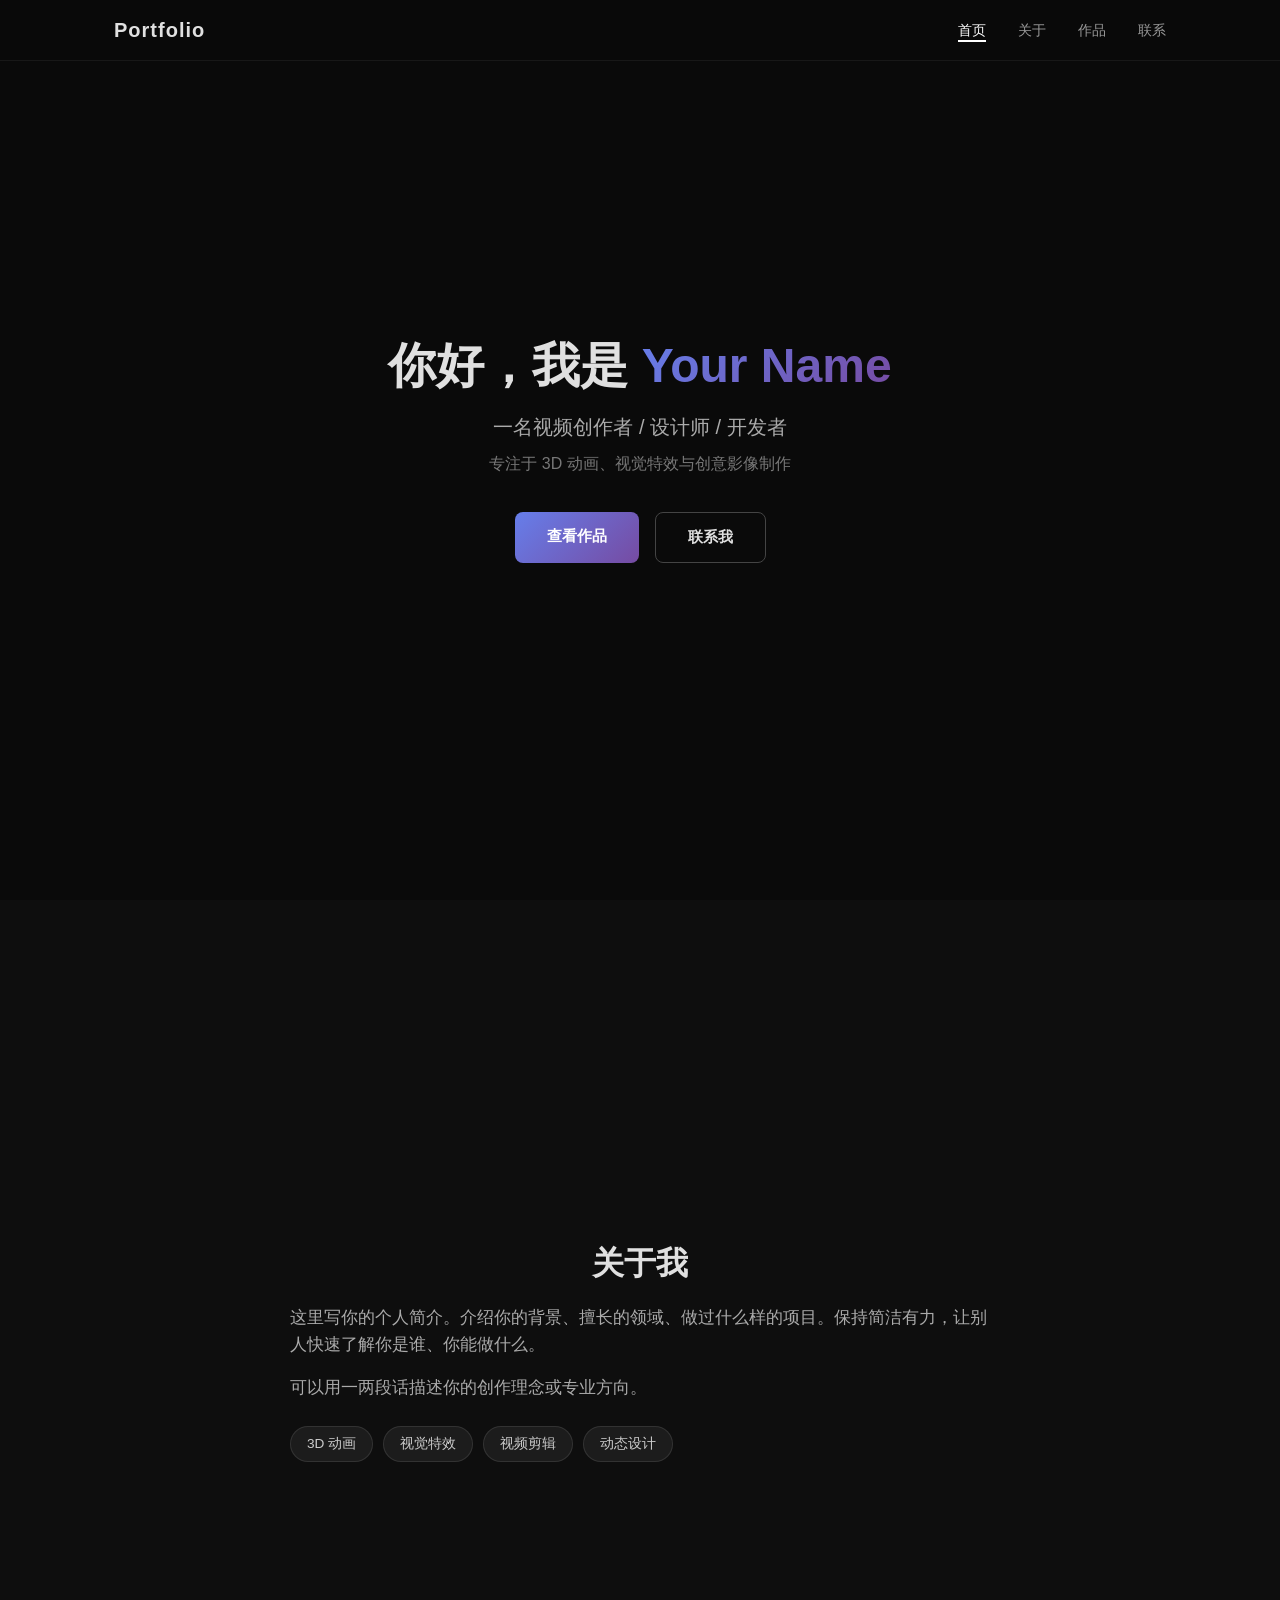
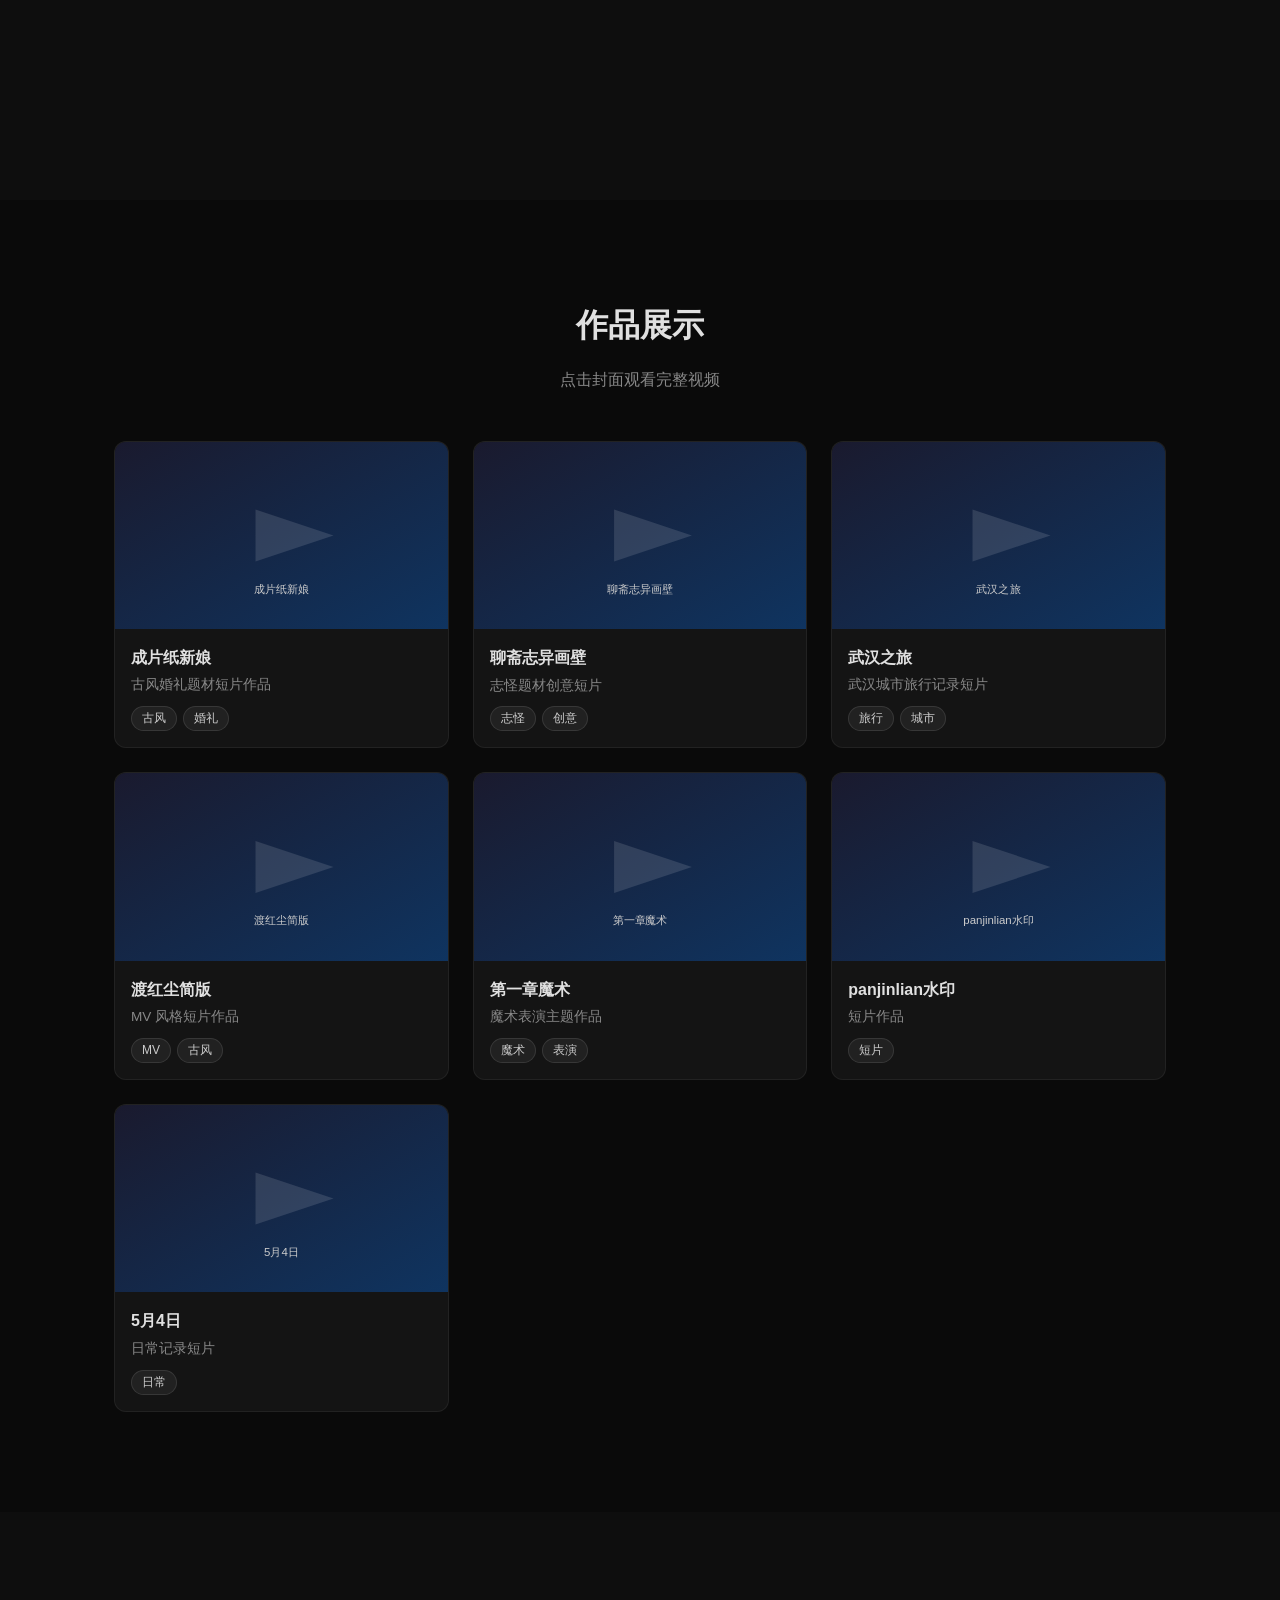
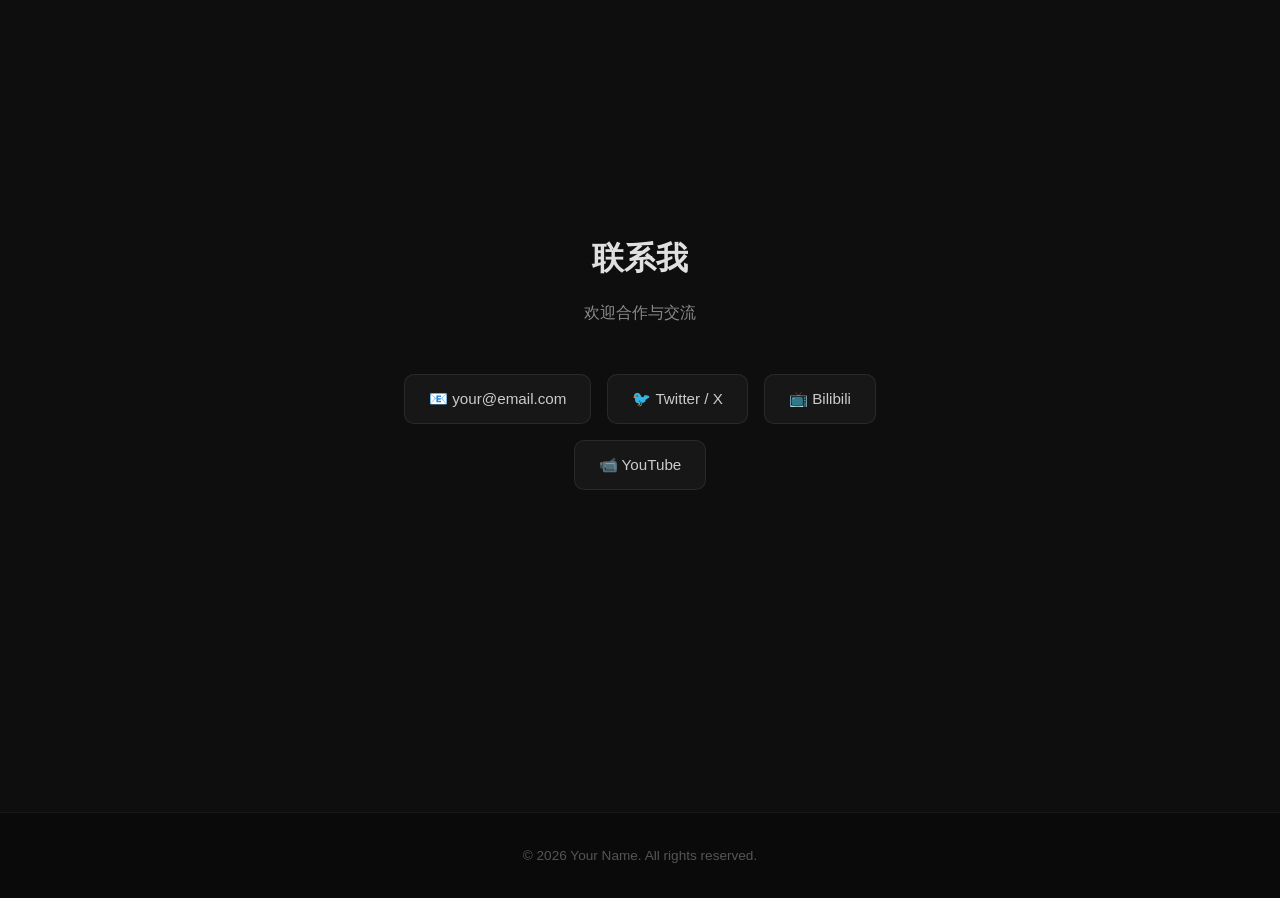
==== index.html @ 706726e3 "Initial commit: personal portfolio page Single-page portfolio with Hero, About, Works, Contact secti" ====
<!DOCTYPE html>
<html lang="zh-CN">
<head>
  <meta charset="UTF-8">
  <meta name="viewport" content="width=device-width, initial-scale=1.0">
  <title>我的作品集</title>
  <link rel="stylesheet" href="css/style.css">
</head>
<body>

  <!-- 导航栏 -->
  <header class="header">
    <nav class="nav container">
      <a href="#hero" class="logo">Portfolio</a>
      <ul class="nav-links">
        <li><a href="#hero" class="nav-link active">首页</a></li>
        <li><a href="#about" class="nav-link">关于</a></li>
        <li><a href="#works" class="nav-link">作品</a></li>
        <li><a href="#contact" class="nav-link">联系</a></li>
      </ul>
      <button class="menu-toggle" aria-label="菜单">
        <span></span><span></span><span></span>
      </button>
    </nav>
  </header>

  <main>
    <!-- Hero -->
    <section id="hero" class="section hero">
      <div class="container hero-content">
        <h1 class="hero-title reveal">你好，我是 <span class="highlight">Your Name</span></h1>
        <p class="hero-subtitle reveal">一名视频创作者 / 设计师 / 开发者</p>
        <p class="hero-desc reveal">专注于 3D 动画、视觉特效与创意影像制作</p>
        <div class="hero-cta reveal">
          <a href="#works" class="btn btn-primary">查看作品</a>
          <a href="#contact" class="btn btn-secondary">联系我</a>
        </div>
      </div>
    </section>

    <!-- About -->
    <section id="about" class="section about">
      <div class="container">
        <h2 class="section-title reveal">关于我</h2>
        <div class="about-content reveal">
          <div class="about-text">
            <p>这里写你的个人简介。介绍你的背景、擅长的领域、做过什么样的项目。保持简洁有力，让别人快速了解你是谁、你能做什么。</p>
            <p>可以用一两段话描述你的创作理念或专业方向。</p>
          </div>
          <div class="about-tags">
            <span class="tag">3D 动画</span>
            <span class="tag">视觉特效</span>
            <span class="tag">视频剪辑</span>
            <span class="tag">动态设计</span>
          </div>
        </div>
      </div>
    </section>

    <!-- Works -->
    <section id="works" class="section works">
      <div class="container">
        <h2 class="section-title reveal">作品展示</h2>
        <p class="section-desc reveal">点击封面观看完整视频</p>
        <div class="works-grid" id="worksGrid">
          <!-- 由 config.js 动态渲染 -->
        </div>
      </div>
    </section>

    <!-- Contact -->
    <section id="contact" class="section contact">
      <div class="container">
        <h2 class="section-title reveal">联系我</h2>
        <p class="section-desc reveal">欢迎合作与交流</p>
        <div class="contact-links reveal">
          <a href="mailto:your@email.com" class="contact-item">📧 your@email.com</a>
          <a href="#" class="contact-item">🐦 Twitter / X</a>
          <a href="#" class="contact-item">📺 Bilibili</a>
          <a href="#" class="contact-item">📹 YouTube</a>
        </div>
      </div>
    </section>
  </main>

  <!-- 视频播放弹窗 -->
  <div class="modal" id="videoModal" aria-hidden="true">
    <div class="modal-overlay" id="modalOverlay"></div>
    <div class="modal-content">
      <button class="modal-close" id="modalClose" aria-label="关闭">&times;</button>
      <div class="modal-video-wrapper">
        <video id="modalVideo" controls preload="metadata"></video>
      </div>
      <div class="modal-info">
        <h3 id="modalTitle"></h3>
        <p id="modalDesc"></p>
      </div>
    </div>
  </div>

  <!-- 页脚 -->
  <footer class="footer">
    <div class="container">
      <p>&copy; 2026 Your Name. All rights reserved.</p>
    </div>
  </footer>

  <script src="js/config.js"></script>
  <script src="js/main.js"></script>
</body>
</html>
---- css/style.css ----
/* ===== Reset & Base ===== */
*, *::before, *::after {
  margin: 0;
  padding: 0;
  box-sizing: border-box;
}

html {
  scroll-behavior: smooth;
}

body {
  font-family: -apple-system, BlinkMacSystemFont, "Segoe UI", Roboto, "Helvetica Neue", Arial, sans-serif;
  background: #0a0a0a;
  color: #e0e0e0;
  line-height: 1.6;
  -webkit-font-smoothing: antialiased;
}

a {
  color: inherit;
  text-decoration: none;
}

ul {
  list-style: none;
}

img {
  max-width: 100%;
  display: block;
}

.container {
  max-width: 1100px;
  margin: 0 auto;
  padding: 0 24px;
}

/* ===== Header / Nav ===== */
.header {
  position: fixed;
  top: 0;
  left: 0;
  right: 0;
  z-index: 100;
  background: rgba(10, 10, 10, 0.85);
  backdrop-filter: blur(12px);
  border-bottom: 1px solid rgba(255, 255, 255, 0.06);
}

.nav {
  display: flex;
  align-items: center;
  justify-content: space-between;
  height: 60px;
}

.logo {
  font-size: 1.25rem;
  font-weight: 700;
  letter-spacing: 0.05em;
}

.nav-links {
  display: flex;
  gap: 32px;
}

.nav-link {
  font-size: 0.9rem;
  color: #999;
  transition: color 0.3s;
  position: relative;
}

.nav-link:hover,
.nav-link.active {
  color: #fff;
}

.nav-link::after {
  content: '';
  position: absolute;
  bottom: -4px;
  left: 0;
  right: 0;
  height: 2px;
  background: #fff;
  transform: scaleX(0);
  transition: transform 0.3s;
}

.nav-link.active::after {
  transform: scaleX(1);
}

.menu-toggle {
  display: none;
  flex-direction: column;
  gap: 5px;
  background: none;
  border: none;
  cursor: pointer;
  padding: 4px;
}

.menu-toggle span {
  display: block;
  width: 24px;
  height: 2px;
  background: #e0e0e0;
  transition: 0.3s;
}

/* ===== Sections ===== */
.section {
  padding: 100px 0;
  min-height: 100vh;
  display: flex;
  align-items: center;
}

.section:nth-child(even) {
  background: #0e0e0e;
}

.section-title {
  font-size: 2rem;
  font-weight: 700;
  margin-bottom: 16px;
  text-align: center;
}

.section-desc {
  text-align: center;
  color: #888;
  margin-bottom: 48px;
  font-size: 1rem;
}

/* ===== Hero ===== */
.hero {
  text-align: center;
}

.hero-content {
  max-width: 700px;
}

.hero-title {
  font-size: 3rem;
  font-weight: 800;
  line-height: 1.2;
  margin-bottom: 16px;
}

.highlight {
  background: linear-gradient(135deg, #667eea, #764ba2);
  -webkit-background-clip: text;
  -webkit-text-fill-color: transparent;
  background-clip: text;
}

.hero-subtitle {
  font-size: 1.25rem;
  color: #aaa;
  margin-bottom: 8px;
}

.hero-desc {
  font-size: 1rem;
  color: #777;
  margin-bottom: 36px;
}

.hero-cta {
  display: flex;
  gap: 16px;
  justify-content: center;
  flex-wrap: wrap;
}

.btn {
  display: inline-block;
  padding: 12px 32px;
  border-radius: 8px;
  font-size: 0.95rem;
  font-weight: 600;
  transition: all 0.3s;
  cursor: pointer;
  border: none;
}

.btn-primary {
  background: linear-gradient(135deg, #667eea, #764ba2);
  color: #fff;
}

.btn-primary:hover {
  transform: translateY(-2px);
  box-shadow: 0 8px 24px rgba(102, 126, 234, 0.4);
}

.btn-secondary {
  background: transparent;
  color: #e0e0e0;
  border: 1px solid #444;
}

.btn-secondary:hover {
  border-color: #888;
  transform: translateY(-2px);
}

/* ===== About ===== */
.about-content {
  max-width: 700px;
  margin: 0 auto;
}

.about-text p {
  color: #aaa;
  margin-bottom: 16px;
  font-size: 1.05rem;
}

.about-tags {
  display: flex;
  flex-wrap: wrap;
  gap: 10px;
  margin-top: 24px;
}

.tag {
  padding: 6px 16px;
  background: rgba(255, 255, 255, 0.06);
  border: 1px solid rgba(255, 255, 255, 0.1);
  border-radius: 20px;
  font-size: 0.85rem;
  color: #ccc;
}

/* ===== Works Grid ===== */
.works-grid {
  display: grid;
  grid-template-columns: repeat(3, 1fr);
  gap: 24px;
}

.work-card {
  position: relative;
  border-radius: 12px;
  overflow: hidden;
  cursor: pointer;
  background: #141414;
  border: 1px solid rgba(255, 255, 255, 0.06);
  transition: transform 0.3s, box-shadow 0.3s;
}

.work-card:hover {
  transform: translateY(-6px);
  box-shadow: 0 12px 32px rgba(0, 0, 0, 0.5);
}

.work-thumb {
  width: 100%;
  aspect-ratio: 16 / 9;
  object-fit: cover;
  background: #1a1a1a;
}

.work-info {
  padding: 16px;
}

.work-title {
  font-size: 1rem;
  font-weight: 600;
  margin-bottom: 4px;
}

.work-desc {
  font-size: 0.85rem;
  color: #888;
  display: -webkit-box;
  -webkit-line-clamp: 2;
  -webkit-box-orient: vertical;
  overflow: hidden;
}

.work-tags {
  display: flex;
  flex-wrap: wrap;
  gap: 6px;
  margin-top: 10px;
}

.work-tags .tag {
  font-size: 0.75rem;
  padding: 2px 10px;
}

.work-play-icon {
  position: absolute;
  top: 50%;
  left: 50%;
  transform: translate(-50%, -50%);
  width: 56px;
  height: 56px;
  background: rgba(0, 0, 0, 0.7);
  border-radius: 50%;
  display: flex;
  align-items: center;
  justify-content: center;
  opacity: 0;
  transition: opacity 0.3s;
}

.work-card:hover .work-play-icon {
  opacity: 1;
}

.work-play-icon::after {
  content: '';
  display: block;
  width: 0;
  height: 0;
  border-style: solid;
  border-width: 10px 0 10px 18px;
  border-color: transparent transparent transparent #fff;
  margin-left: 4px;
}

/* ===== Modal ===== */
.modal {
  display: none;
  position: fixed;
  inset: 0;
  z-index: 200;
  align-items: center;
  justify-content: center;
}

.modal.open {
  display: flex;
}

.modal-overlay {
  position: absolute;
  inset: 0;
  background: rgba(0, 0, 0, 0.9);
}

.modal-content {
  position: relative;
  width: 90%;
  max-width: 960px;
  max-height: 90vh;
  display: flex;
  flex-direction: column;
}

.modal-close {
  position: absolute;
  top: -40px;
  right: 0;
  background: none;
  border: none;
  color: #fff;
  font-size: 2rem;
  cursor: pointer;
  width: 40px;
  height: 40px;
  display: flex;
  align-items: center;
  justify-content: center;
  transition: opacity 0.3s;
  z-index: 1;
}

.modal-close:hover {
  opacity: 0.7;
}

.modal-video-wrapper {
  width: 100%;
  aspect-ratio: 16 / 9;
  background: #000;
  border-radius: 8px 8px 0 0;
  overflow: hidden;
}

#modalVideo {
  width: 100%;
  height: 100%;
  display: block;
}

.modal-info {
  background: #141414;
  padding: 20px 24px;
  border-radius: 0 0 8px 8px;
}

.modal-info h3 {
  font-size: 1.15rem;
  margin-bottom: 6px;
}

.modal-info p {
  font-size: 0.9rem;
  color: #888;
}

/* ===== Contact ===== */
.contact-links {
  display: flex;
  flex-wrap: wrap;
  justify-content: center;
  gap: 16px;
  max-width: 600px;
  margin: 0 auto;
}

.contact-item {
  display: inline-flex;
  align-items: center;
  gap: 8px;
  padding: 12px 24px;
  background: rgba(255, 255, 255, 0.04);
  border: 1px solid rgba(255, 255, 255, 0.08);
  border-radius: 10px;
  font-size: 0.95rem;
  color: #ccc;
  transition: all 0.3s;
}

.contact-item:hover {
  background: rgba(255, 255, 255, 0.08);
  border-color: rgba(255, 255, 255, 0.2);
  transform: translateY(-2px);
}

/* ===== Footer ===== */
.footer {
  padding: 32px 0;
  text-align: center;
  border-top: 1px solid rgba(255, 255, 255, 0.06);
  color: #555;
  font-size: 0.85rem;
}

/* ===== Reveal Animation ===== */
.reveal {
  opacity: 0;
  transform: translateY(30px);
  transition: opacity 0.6s ease, transform 0.6s ease;
}

.reveal.visible {
  opacity: 1;
  transform: translateY(0);
}

/* ===== Responsive ===== */
@media (max-width: 768px) {
  .hero-title {
    font-size: 2rem;
  }

  .nav-links {
    display: none;
    position: absolute;
    top: 60px;
    left: 0;
    right: 0;
    flex-direction: column;
    background: rgba(10, 10, 10, 0.95);
    padding: 16px 24px;
    gap: 16px;
    border-bottom: 1px solid rgba(255, 255, 255, 0.06);
  }

  .nav-links.open {
    display: flex;
  }

  .menu-toggle {
    display: flex;
  }

  .works-grid {
    grid-template-columns: repeat(2, 1fr);
  }

  .section {
    padding: 80px 0;
  }
}

@media (max-width: 480px) {
  .works-grid {
    grid-template-columns: 1fr;
  }

  .hero-title {
    font-size: 1.75rem;
  }

  .contact-links {
    flex-direction: column;
    align-items: center;
  }
}
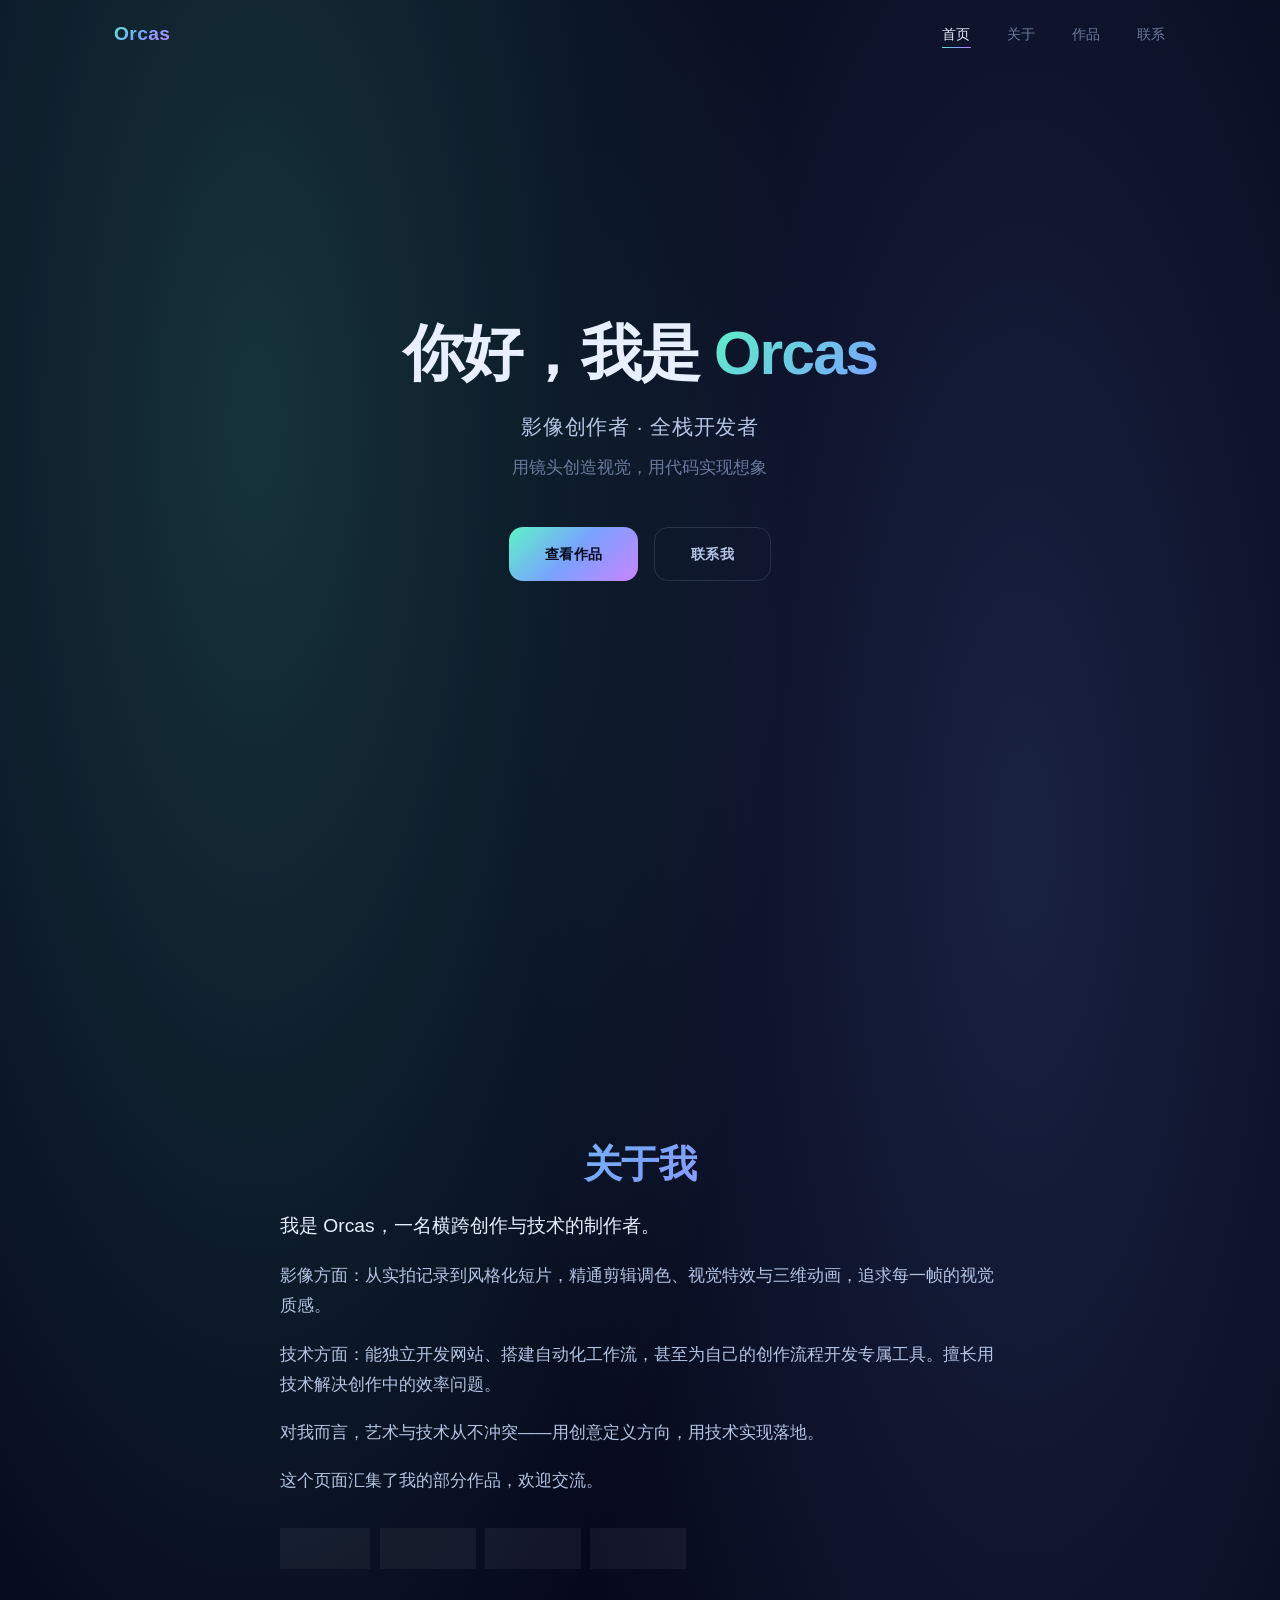
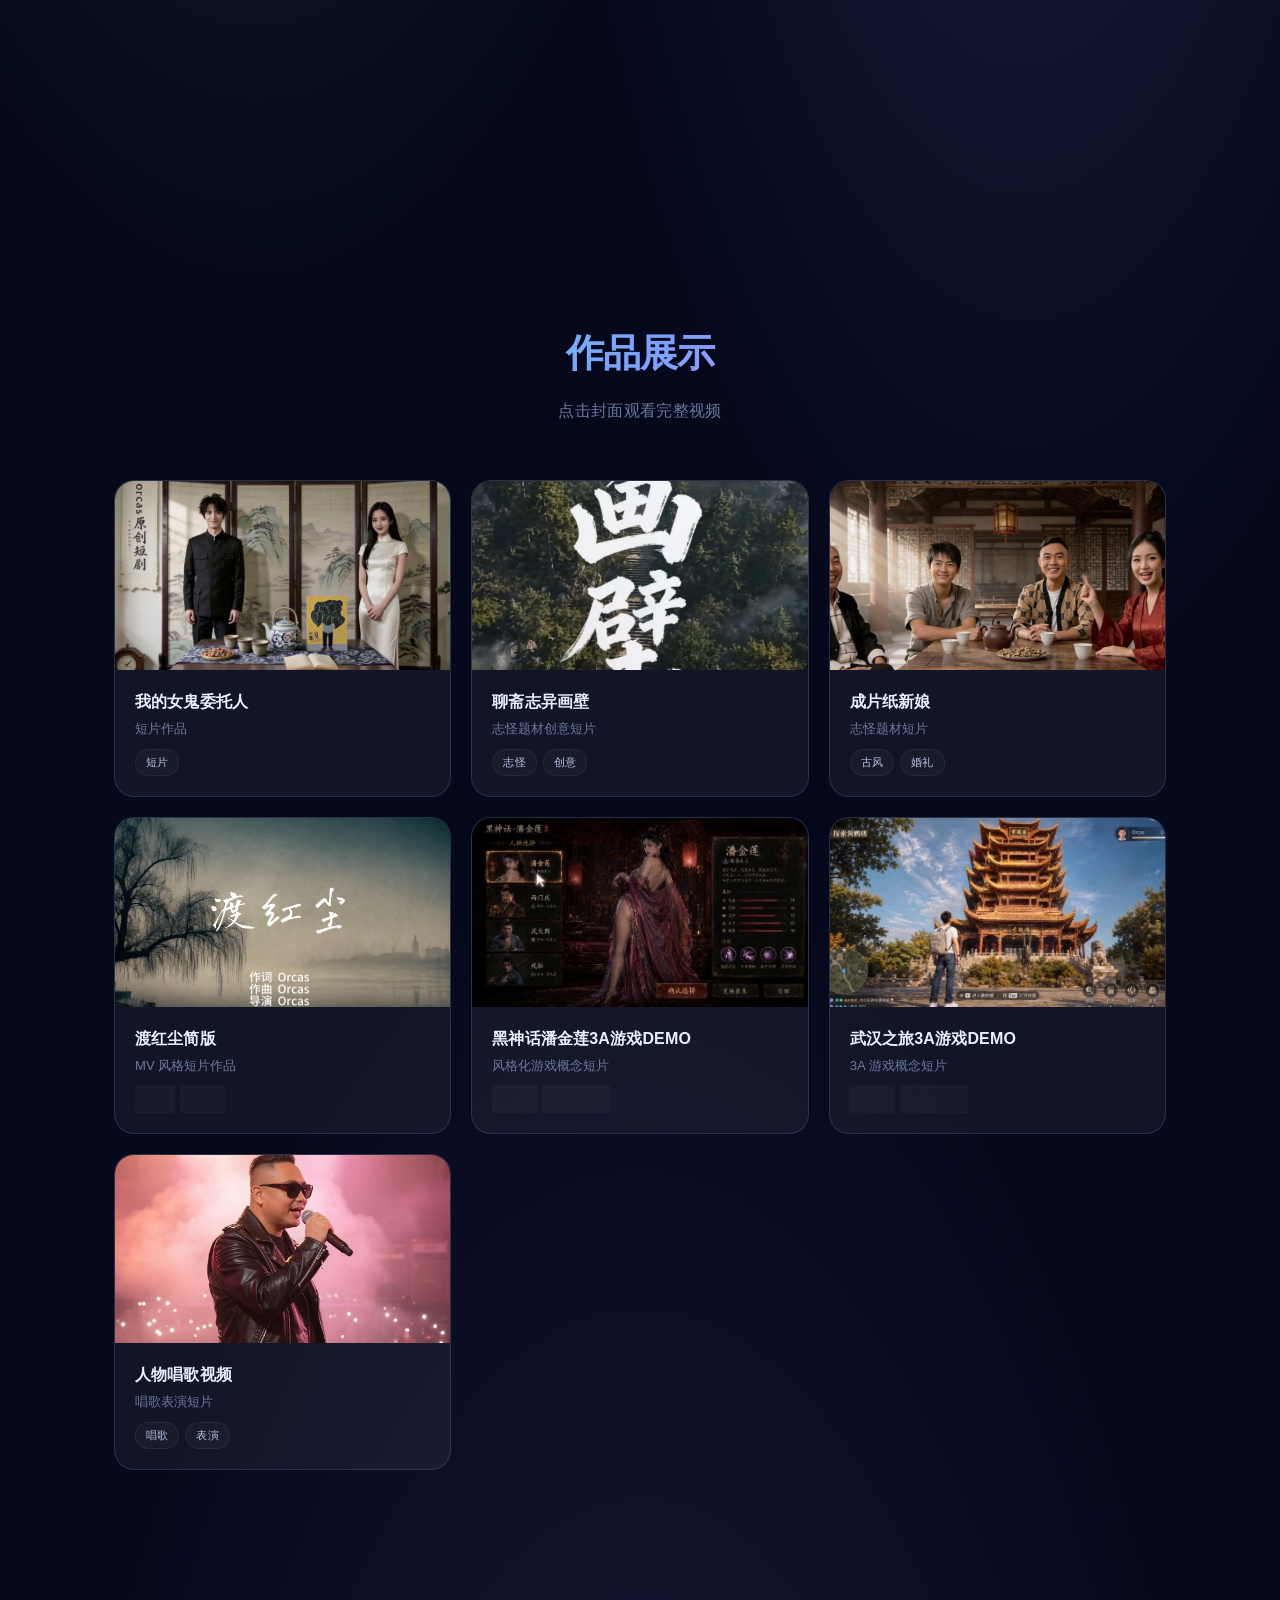
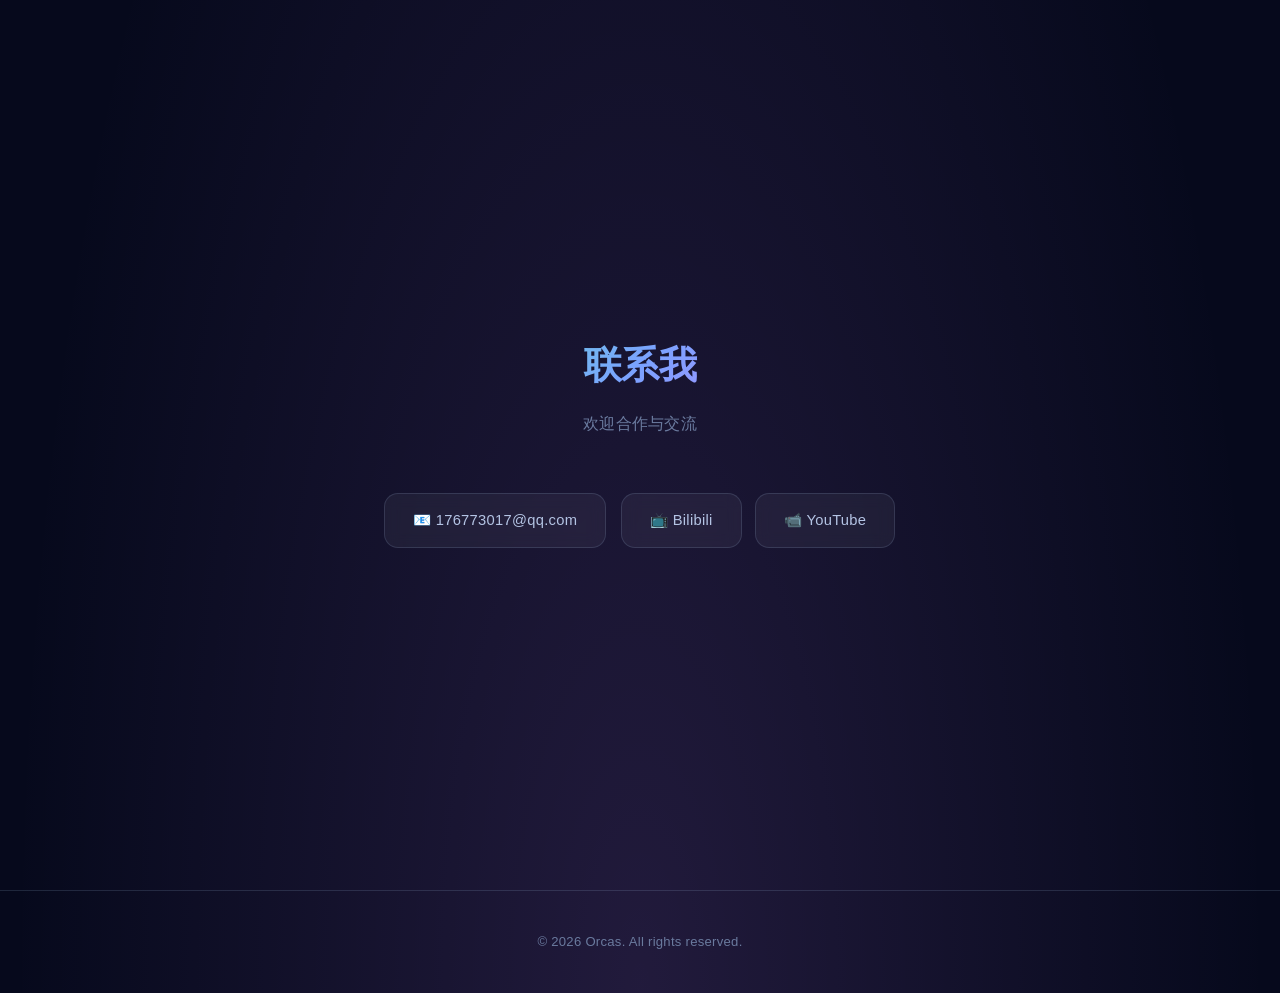
==== commit aac72cfd: "Add bilibili embed support: type-based modal player" ====
--- a/index.html
+++ b/index.html
@@ -3,7 +3,7 @@
 <head>
   <meta charset="UTF-8">
   <meta name="viewport" content="width=device-width, initial-scale=1.0">
-  <title>我的作品集</title>
+  <title>Orcas · 作品集</title>
   <link rel="stylesheet" href="css/style.css">
 </head>
 <body>
@@ -11,7 +11,7 @@
   <!-- 导航栏 -->
   <header class="header">
     <nav class="nav container">
-      <a href="#hero" class="logo">Portfolio</a>
+      <a href="#hero" class="logo">Orcas</a>
       <ul class="nav-links">
         <li><a href="#hero" class="nav-link active">首页</a></li>
         <li><a href="#about" class="nav-link">关于</a></li>
@@ -26,12 +26,12 @@
 
   <main>
     <!-- Hero -->
-    <section id="hero" class="section hero">
+    <section id="hero" class="section hero" data-fx="gradient-blob">
       <div class="container hero-content">
-        <h1 class="hero-title reveal">你好，我是 <span class="highlight">Your Name</span></h1>
-        <p class="hero-subtitle reveal">一名视频创作者 / 设计师 / 开发者</p>
-        <p class="hero-desc reveal">专注于 3D 动画、视觉特效与创意影像制作</p>
-        <div class="hero-cta reveal">
+        <h1 class="hero-title anim-rise-in">你好，我是 <span class="gradient-text">Orcas</span></h1>
+        <p class="hero-subtitle anim-blur-in" style="animation-delay:0.15s">影像创作者 · 全栈开发者</p>
+        <p class="hero-desc anim-blur-in" style="animation-delay:0.3s">用镜头创造视觉，用代码实现想象</p>
+        <div class="hero-cta anim-fade-up" style="animation-delay:0.45s">
           <a href="#works" class="btn btn-primary">查看作品</a>
           <a href="#contact" class="btn btn-secondary">联系我</a>
         </div>
@@ -39,17 +39,20 @@
     </section>
 
     <!-- About -->
-    <section id="about" class="section about">
+    <section id="about" class="section about" data-fx="constellation">
       <div class="container">
-        <h2 class="section-title reveal">关于我</h2>
-        <div class="about-content reveal">
+        <h2 class="section-title anim-fade-up">关于我</h2>
+        <div class="about-content anim-fade-up" style="animation-delay:0.15s">
           <div class="about-text">
-            <p>这里写你的个人简介。介绍你的背景、擅长的领域、做过什么样的项目。保持简洁有力，让别人快速了解你是谁、你能做什么。</p>
-            <p>可以用一两段话描述你的创作理念或专业方向。</p>
+            <p>我是 Orcas，一名横跨创作与技术的制作者。</p>
+            <p>影像方面：从实拍记录到风格化短片，精通剪辑调色、视觉特效与三维动画，追求每一帧的视觉质感。</p>
+            <p>技术方面：能独立开发网站、搭建自动化工作流，甚至为自己的创作流程开发专属工具。擅长用技术解决创作中的效率问题。</p>
+            <p>对我而言，艺术与技术从不冲突——用创意定义方向，用技术实现落地。</p>
+            <p>这个页面汇集了我的部分作品，欢迎交流。</p>
           </div>
-          <div class="about-tags">
+          <div class="about-tags anim-stagger-list">
             <span class="tag">3D 动画</span>
-            <span class="tag">视觉特效</span>
+            <span class="tag">程序开发</span>
             <span class="tag">视频剪辑</span>
             <span class="tag">动态设计</span>
           </div>
@@ -60,8 +63,8 @@
     <!-- Works -->
     <section id="works" class="section works">
       <div class="container">
-        <h2 class="section-title reveal">作品展示</h2>
-        <p class="section-desc reveal">点击封面观看完整视频</p>
+        <h2 class="section-title anim-fade-up">作品展示</h2>
+        <p class="section-desc anim-fade-up" style="animation-delay:0.1s">点击封面观看完整视频</p>
         <div class="works-grid" id="worksGrid">
           <!-- 由 config.js 动态渲染 -->
         </div>
@@ -71,11 +74,10 @@
     <!-- Contact -->
     <section id="contact" class="section contact">
       <div class="container">
-        <h2 class="section-title reveal">联系我</h2>
-        <p class="section-desc reveal">欢迎合作与交流</p>
-        <div class="contact-links reveal">
-          <a href="mailto:your@email.com" class="contact-item">📧 your@email.com</a>
-          <a href="#" class="contact-item">🐦 Twitter / X</a>
+        <h2 class="section-title anim-fade-up">联系我</h2>
+        <p class="section-desc anim-fade-up" style="animation-delay:0.1s">欢迎合作与交流</p>
+        <div class="contact-links anim-stagger-list">
+          <a href="mailto:176773017@qq.com" class="contact-item">📧 176773017@qq.com</a>
           <a href="#" class="contact-item">📺 Bilibili</a>
           <a href="#" class="contact-item">📹 YouTube</a>
         </div>
@@ -88,8 +90,7 @@
     <div class="modal-overlay" id="modalOverlay"></div>
     <div class="modal-content">
       <button class="modal-close" id="modalClose" aria-label="关闭">&times;</button>
-      <div class="modal-video-wrapper">
-        <video id="modalVideo" controls preload="metadata"></video>
+      <div class="modal-video-wrapper" id="modalVideoWrapper">
       </div>
       <div class="modal-info">
         <h3 id="modalTitle"></h3>
@@ -101,11 +102,14 @@
   <!-- 页脚 -->
   <footer class="footer">
     <div class="container">
-      <p>&copy; 2026 Your Name. All rights reserved.</p>
+      <p>&copy; 2026 Orcas. All rights reserved.</p>
     </div>
   </footer>
 
   <script src="js/config.js"></script>
+  <script src="js/fx/_util.js"></script>
+  <script src="js/fx/gradient-blob.js"></script>
+  <script src="js/fx/constellation.js"></script>
   <script src="js/main.js"></script>
 </body>
 </html>
--- a/css/style.css
+++ b/css/style.css
@@ -1,4 +1,48 @@
-/* ===== Reset & Base ===== */
+/* ===== CSS Variables (Aurora-inspired dark) ===== */
+:root {
+  --bg: #06091c;
+  --bg-soft: #0a1130;
+  --surface: rgba(255,255,255,.05);
+  --surface-2: rgba(255,255,255,.08);
+  --border: rgba(180,220,255,.14);
+  --text-1: #e8f0ff;
+  --text-2: #b4c4e4;
+  --text-3: #6a7a9e;
+  --accent: #5ef2c6;
+  --accent-2: #7aa2ff;
+  --accent-3: #c984ff;
+  --grad: linear-gradient(135deg,#5ef2c6,#7aa2ff 50%,#c984ff);
+  --grad-soft: linear-gradient(135deg,rgba(94,242,198,.2),rgba(201,132,255,.2));
+  --radius: 20px;
+  --radius-sm: 14px;
+  --radius-lg: 28px;
+  --shadow: 0 20px 60px rgba(0,0,0,.4), inset 0 1px 0 rgba(255,255,255,.06);
+  --shadow-lg: 0 30px 80px rgba(0,0,0,.55);
+  --font-sans: 'Inter', 'SF Pro Display', -apple-system, BlinkMacSystemFont, 'Segoe UI', Roboto, 'Noto Sans SC', sans-serif;
+  --anim-dur: .7s;
+  --anim-ease: cubic-bezier(.4,0,.2,1);
+}
+
+/* ===== Aurora gradient background ===== */
+body {
+  background:
+    radial-gradient(60% 50% at 20% 10%, rgba(94,242,198,.18), transparent 70%),
+    radial-gradient(55% 50% at 80% 20%, rgba(122,162,255,.16), transparent 70%),
+    radial-gradient(70% 60% at 50% 100%, rgba(201,132,255,.14), transparent 70%),
+    #06091c;
+  font-family: var(--font-sans);
+  color: var(--text-1);
+  line-height: 1.7;
+  -webkit-font-smoothing: antialiased;
+  -moz-osx-font-smoothing: grayscale;
+}
+
+::selection {
+  background: rgba(122,162,255,.35);
+  color: #fff;
+}
+
+/* ===== Reset ===== */
 *, *::before, *::after {
   margin: 0;
   padding: 0;
@@ -9,90 +53,84 @@
   scroll-behavior: smooth;
 }
 
-body {
-  font-family: -apple-system, BlinkMacSystemFont, "Segoe UI", Roboto, "Helvetica Neue", Arial, sans-serif;
-  background: #0a0a0a;
-  color: #e0e0e0;
-  line-height: 1.6;
-  -webkit-font-smoothing: antialiased;
-}
-
-a {
-  color: inherit;
-  text-decoration: none;
-}
-
-ul {
-  list-style: none;
-}
-
-img {
-  max-width: 100%;
-  display: block;
-}
+a { color: inherit; text-decoration: none; }
+ul { list-style: none; }
+img { max-width: 100%; display: block; }
 
 .container {
   max-width: 1100px;
   margin: 0 auto;
   padding: 0 24px;
-}
-
-/* ===== Header / Nav ===== */
+  position: relative;
+  z-index: 1;
+}
+
+/* ===== Glass Header ===== */
 .header {
   position: fixed;
   top: 0;
   left: 0;
   right: 0;
   z-index: 100;
-  background: rgba(10, 10, 10, 0.85);
-  backdrop-filter: blur(12px);
-  border-bottom: 1px solid rgba(255, 255, 255, 0.06);
+  transition: background .4s, backdrop-filter .4s, border-color .4s;
+}
+
+.header.scrolled {
+  background: rgba(6,9,28,.78);
+  backdrop-filter: blur(24px) saturate(160%);
+  -webkit-backdrop-filter: blur(24px) saturate(160%);
+  border-bottom: 1px solid var(--border);
 }
 
 .nav {
   display: flex;
   align-items: center;
   justify-content: space-between;
-  height: 60px;
+  height: 68px;
 }
 
 .logo {
-  font-size: 1.25rem;
+  font-size: 1.2rem;
   font-weight: 700;
-  letter-spacing: 0.05em;
+  letter-spacing: .02em;
+  background: var(--grad);
+  -webkit-background-clip: text;
+  -webkit-text-fill-color: transparent;
+  background-clip: text;
 }
 
 .nav-links {
   display: flex;
-  gap: 32px;
+  gap: 36px;
 }
 
 .nav-link {
-  font-size: 0.9rem;
-  color: #999;
-  transition: color 0.3s;
+  font-size: .85rem;
+  color: var(--text-3);
+  transition: color .3s;
   position: relative;
-}
-
-.nav-link:hover,
-.nav-link.active {
-  color: #fff;
-}
+  letter-spacing: .04em;
+  font-weight: 500;
+}
+
+.nav-link:hover { color: var(--text-2); }
+.nav-link.active { color: var(--text-1); }
 
 .nav-link::after {
   content: '';
   position: absolute;
-  bottom: -4px;
+  bottom: -6px;
+  left: 50%;
+  width: 0;
+  height: 1.5px;
+  background: var(--grad);
+  transition: width .35s ease, left .35s ease;
+  border-radius: 2px;
+}
+
+.nav-link.active::after {
+  width: 100%;
   left: 0;
-  right: 0;
-  height: 2px;
-  background: #fff;
-  transform: scaleX(0);
-  transition: transform 0.3s;
-}
-
-.nav-link.active::after {
-  transform: scaleX(1);
 }
 
 .menu-toggle {
@@ -109,69 +147,82 @@
   display: block;
   width: 24px;
   height: 2px;
-  background: #e0e0e0;
-  transition: 0.3s;
+  background: var(--text-1);
+  transition: .3s;
+  border-radius: 2px;
 }
 
 /* ===== Sections ===== */
 .section {
-  padding: 100px 0;
+  padding: 120px 0;
   min-height: 100vh;
   display: flex;
   align-items: center;
-}
-
-.section:nth-child(even) {
-  background: #0e0e0e;
+  position: relative;
+  overflow: hidden;
 }
 
 .section-title {
-  font-size: 2rem;
-  font-weight: 700;
-  margin-bottom: 16px;
+  font-size: 2.4rem;
+  font-weight: 800;
+  margin-bottom: 12px;
   text-align: center;
+  letter-spacing: -.02em;
+  background: var(--grad);
+  -webkit-background-clip: text;
+  -webkit-text-fill-color: transparent;
+  background-clip: text;
 }
 
 .section-desc {
   text-align: center;
-  color: #888;
-  margin-bottom: 48px;
+  color: var(--text-3);
+  margin-bottom: 56px;
   font-size: 1rem;
+  letter-spacing: .02em;
 }
 
 /* ===== Hero ===== */
 .hero {
   text-align: center;
+  min-height: 100vh;
 }
 
 .hero-content {
-  max-width: 700px;
+  max-width: 780px;
 }
 
 .hero-title {
-  font-size: 3rem;
+  font-size: 3.8rem;
   font-weight: 800;
-  line-height: 1.2;
-  margin-bottom: 16px;
-}
-
-.highlight {
-  background: linear-gradient(135deg, #667eea, #764ba2);
+  line-height: 1.15;
+  margin-bottom: 20px;
+  letter-spacing: -.03em;
+  color: var(--text-1);
+}
+
+.gradient-text {
+  background: var(--grad);
+  background-size: 200% 200%;
   -webkit-background-clip: text;
+  background-clip: text;
   -webkit-text-fill-color: transparent;
-  background-clip: text;
+  animation: kf-gradflow 4s linear infinite;
 }
 
 .hero-subtitle {
-  font-size: 1.25rem;
-  color: #aaa;
-  margin-bottom: 8px;
+  font-size: 1.3rem;
+  color: var(--text-2);
+  margin-bottom: 10px;
+  font-weight: 400;
+  letter-spacing: .04em;
 }
 
 .hero-desc {
-  font-size: 1rem;
-  color: #777;
-  margin-bottom: 36px;
+  font-size: 1.05rem;
+  color: var(--text-3);
+  margin-bottom: 44px;
+  font-weight: 300;
 }
 
 .hero-cta {
@@ -181,112 +232,145 @@
   flex-wrap: wrap;
 }
 
+/* ===== Buttons ===== */
 .btn {
-  display: inline-block;
-  padding: 12px 32px;
-  border-radius: 8px;
-  font-size: 0.95rem;
+  display: inline-flex;
+  align-items: center;
+  justify-content: center;
+  padding: 14px 36px;
+  border-radius: var(--radius-sm);
+  font-size: .9rem;
   font-weight: 600;
-  transition: all 0.3s;
+  transition: all .4s cubic-bezier(.25,.46,.45,.94);
   cursor: pointer;
   border: none;
+  letter-spacing: .02em;
 }
 
 .btn-primary {
-  background: linear-gradient(135deg, #667eea, #764ba2);
-  color: #fff;
+  background: var(--grad);
+  color: #06091c;
 }
 
 .btn-primary:hover {
-  transform: translateY(-2px);
-  box-shadow: 0 8px 24px rgba(102, 126, 234, 0.4);
+  transform: translateY(-3px);
+  box-shadow: 0 12px 32px rgba(122,162,255,.3);
 }
 
 .btn-secondary {
   background: transparent;
-  color: #e0e0e0;
-  border: 1px solid #444;
+  color: var(--text-2);
+  border: 1px solid var(--border);
+  backdrop-filter: blur(4px);
 }
 
 .btn-secondary:hover {
-  border-color: #888;
-  transform: translateY(-2px);
+  border-color: rgba(255,255,255,.25);
+  background: var(--surface);
+  transform: translateY(-3px);
 }
 
 /* ===== About ===== */
 .about-content {
-  max-width: 700px;
+  max-width: 720px;
   margin: 0 auto;
 }
 
 .about-text p {
-  color: #aaa;
-  margin-bottom: 16px;
+  color: var(--text-2);
+  margin-bottom: 18px;
   font-size: 1.05rem;
+  line-height: 1.8;
+}
+
+.about-text p:first-child {
+  font-size: 1.2rem;
+  color: var(--text-1);
+  font-weight: 500;
 }
 
 .about-tags {
   display: flex;
   flex-wrap: wrap;
   gap: 10px;
-  margin-top: 24px;
+  margin-top: 32px;
 }
 
 .tag {
-  padding: 6px 16px;
-  background: rgba(255, 255, 255, 0.06);
-  border: 1px solid rgba(255, 255, 255, 0.1);
-  border-radius: 20px;
-  font-size: 0.85rem;
-  color: #ccc;
+  padding: 8px 20px;
+  background: var(--surface);
+  border: 1px solid var(--border);
+  border-radius: 100px;
+  font-size: .82rem;
+  color: var(--text-2);
+  transition: all .3s;
+  letter-spacing: .02em;
+  backdrop-filter: blur(8px);
+}
+
+.tag:hover {
+  background: var(--surface-2);
+  border-color: rgba(94,242,198,.25);
+  color: var(--accent);
+  transform: translateY(-2px);
 }
 
 /* ===== Works Grid ===== */
 .works-grid {
   display: grid;
   grid-template-columns: repeat(3, 1fr);
-  gap: 24px;
+  gap: 20px;
 }
 
 .work-card {
   position: relative;
-  border-radius: 12px;
+  border-radius: var(--radius);
   overflow: hidden;
   cursor: pointer;
-  background: #141414;
-  border: 1px solid rgba(255, 255, 255, 0.06);
-  transition: transform 0.3s, box-shadow 0.3s;
+  background: var(--surface);
+  border: 1px solid var(--border);
+  transition: all .5s cubic-bezier(.25,.46,.45,.94);
+  transform-style: preserve-3d;
 }
 
 .work-card:hover {
-  transform: translateY(-6px);
-  box-shadow: 0 12px 32px rgba(0, 0, 0, 0.5);
+  transform: translateY(-8px) scale(1.01);
+  box-shadow: var(--shadow-lg), 0 0 0 1px rgba(94,242,198,.12);
+  border-color: rgba(94,242,198,.2);
 }
 
 .work-thumb {
   width: 100%;
   aspect-ratio: 16 / 9;
   object-fit: cover;
-  background: #1a1a1a;
+  background: #0a1130;
+  transition: transform .6s ease;
+}
+
+.work-card:hover .work-thumb {
+  transform: scale(1.04);
 }
 
 .work-info {
-  padding: 16px;
+  padding: 18px 20px 20px;
 }
 
 .work-title {
   font-size: 1rem;
   font-weight: 600;
   margin-bottom: 4px;
+  color: var(--text-1);
+  letter-spacing: .01em;
 }
 
 .work-desc {
-  font-size: 0.85rem;
-  color: #888;
+  font-size: .82rem;
+  color: var(--text-3);
   display: -webkit-box;
   -webkit-line-clamp: 2;
   -webkit-box-orient: vertical;
   overflow: hidden;
+  line-height: 1.5;
 }
 
 .work-tags {
@@ -297,28 +381,34 @@
 }
 
 .work-tags .tag {
-  font-size: 0.75rem;
-  padding: 2px 10px;
+  font-size: .7rem;
+  padding: 3px 10px;
+  background: rgba(255,255,255,.03);
+  border-color: rgba(255,255,255,.06);
 }
 
 .work-play-icon {
   position: absolute;
   top: 50%;
   left: 50%;
-  transform: translate(-50%, -50%);
-  width: 56px;
-  height: 56px;
-  background: rgba(0, 0, 0, 0.7);
+  transform: translate(-50%,-50%);
+  width: 60px;
+  height: 60px;
+  background: rgba(6,9,28,.6);
+  backdrop-filter: blur(8px);
+  -webkit-backdrop-filter: blur(8px);
   border-radius: 50%;
   display: flex;
   align-items: center;
   justify-content: center;
   opacity: 0;
-  transition: opacity 0.3s;
+  transition: all .4s;
+  border: 1px solid rgba(255,255,255,.1);
 }
 
 .work-card:hover .work-play-icon {
   opacity: 1;
+  transform: translate(-50%,-50%) scale(1.05);
 }
 
 .work-play-icon::after {
@@ -344,12 +434,20 @@
 
 .modal.open {
   display: flex;
+  animation: modalFadeIn .3s ease;
+}
+
+@keyframes modalFadeIn {
+  from { opacity: 0; }
+  to { opacity: 1; }
 }
 
 .modal-overlay {
   position: absolute;
   inset: 0;
-  background: rgba(0, 0, 0, 0.9);
+  background: rgba(0,0,0,.88);
+  backdrop-filter: blur(16px);
+  -webkit-backdrop-filter: blur(16px);
 }
 
 .modal-content {
@@ -359,36 +457,53 @@
   max-height: 90vh;
   display: flex;
   flex-direction: column;
+  animation: modalSlideUp .35s cubic-bezier(.25,.46,.45,.94);
+}
+
+@keyframes modalSlideUp {
+  from { opacity: 0; transform: translateY(30px) scale(.97); }
+  to { opacity: 1; transform: translateY(0) scale(1); }
 }
 
 .modal-close {
   position: absolute;
-  top: -40px;
+  top: -44px;
   right: 0;
-  background: none;
-  border: none;
-  color: #fff;
-  font-size: 2rem;
+  background: var(--surface);
+  border: 1px solid var(--border);
+  color: var(--text-1);
+  font-size: 1.5rem;
   cursor: pointer;
   width: 40px;
   height: 40px;
   display: flex;
   align-items: center;
   justify-content: center;
-  transition: opacity 0.3s;
+  transition: all .3s;
   z-index: 1;
+  border-radius: 50%;
+  line-height: 1;
 }
 
 .modal-close:hover {
-  opacity: 0.7;
+  background: var(--surface-2);
+  transform: rotate(90deg);
 }
 
 .modal-video-wrapper {
   width: 100%;
   aspect-ratio: 16 / 9;
   background: #000;
-  border-radius: 8px 8px 0 0;
+  border-radius: var(--radius) var(--radius) 0 0;
   overflow: hidden;
+  position: relative;
+}
+
+.modal-video-wrapper iframe {
+  width: 100%;
+  height: 100%;
+  display: block;
+  border: none;
 }
 
 #modalVideo {
@@ -398,19 +513,24 @@
 }
 
 .modal-info {
-  background: #141414;
-  padding: 20px 24px;
-  border-radius: 0 0 8px 8px;
+  background: rgba(10,17,48,.95);
+  backdrop-filter: blur(12px);
+  -webkit-backdrop-filter: blur(12px);
+  padding: 22px 28px;
+  border-radius: 0 0 var(--radius) var(--radius);
+  border-top: 1px solid var(--border);
 }
 
 .modal-info h3 {
-  font-size: 1.15rem;
+  font-size: 1.2rem;
   margin-bottom: 6px;
+  font-weight: 600;
+  color: var(--text-1);
 }
 
 .modal-info p {
-  font-size: 0.9rem;
-  color: #888;
+  font-size: .9rem;
+  color: var(--text-3);
 }
 
 /* ===== Contact ===== */
@@ -418,7 +538,7 @@
   display: flex;
   flex-wrap: wrap;
   justify-content: center;
-  gap: 16px;
+  gap: 14px;
   max-width: 600px;
   margin: 0 auto;
 }
@@ -426,90 +546,123 @@
 .contact-item {
   display: inline-flex;
   align-items: center;
-  gap: 8px;
-  padding: 12px 24px;
-  background: rgba(255, 255, 255, 0.04);
-  border: 1px solid rgba(255, 255, 255, 0.08);
-  border-radius: 10px;
-  font-size: 0.95rem;
-  color: #ccc;
-  transition: all 0.3s;
+  gap: 10px;
+  padding: 14px 28px;
+  background: var(--surface);
+  border: 1px solid var(--border);
+  border-radius: var(--radius-sm);
+  font-size: .92rem;
+  color: var(--text-2);
+  transition: all .4s cubic-bezier(.25,.46,.45,.94);
+  letter-spacing: .02em;
+  backdrop-filter: blur(8px);
 }
 
 .contact-item:hover {
-  background: rgba(255, 255, 255, 0.08);
-  border-color: rgba(255, 255, 255, 0.2);
-  transform: translateY(-2px);
+  background: rgba(122,162,255,.08);
+  border-color: rgba(122,162,255,.2);
+  color: var(--text-1);
+  transform: translateY(-4px);
+  box-shadow: 0 8px 24px rgba(122,162,255,.12);
 }
 
 /* ===== Footer ===== */
 .footer {
-  padding: 32px 0;
+  padding: 40px 0;
   text-align: center;
-  border-top: 1px solid rgba(255, 255, 255, 0.06);
-  color: #555;
-  font-size: 0.85rem;
-}
-
-/* ===== Reveal Animation ===== */
-.reveal {
+  border-top: 1px solid var(--border);
+  color: var(--text-3);
+  font-size: .82rem;
+  letter-spacing: .02em;
+}
+
+/* =============================================
+   CSS Animations (from html-ppt-skill)
+   ============================================= */
+
+/* Fade directional */
+@keyframes kf-fade-up{from{opacity:0;transform:translateY(32px)}to{opacity:1;transform:none}}
+@keyframes kf-fade-down{from{opacity:0;transform:translateY(-32px)}to{opacity:1;transform:none}}
+@keyframes kf-fade-left{from{opacity:0;transform:translateX(-40px)}to{opacity:1;transform:none}}
+@keyframes kf-fade-right{from{opacity:0;transform:translateX(40px)}to{opacity:1;transform:none}}
+.anim-fade-up{animation:kf-fade-up var(--anim-dur) var(--anim-ease) both}
+.anim-fade-down{animation:kf-fade-down var(--anim-dur) var(--anim-ease) both}
+.anim-fade-left{animation:kf-fade-left var(--anim-dur) var(--anim-ease) both}
+.anim-fade-right{animation:kf-fade-right var(--anim-dur) var(--anim-ease) both}
+
+/* Rise / drop / zoom / blur */
+@keyframes kf-rise{from{opacity:0;transform:translateY(60px) scale(.97);filter:blur(6px)}to{opacity:1;transform:none;filter:none}}
+@keyframes kf-drop{from{opacity:0;transform:translateY(-60px) scale(.97)}to{opacity:1;transform:none}}
+@keyframes kf-zoom{0%{opacity:0;transform:scale(.6)}60%{transform:scale(1.04)}100%{opacity:1;transform:scale(1)}}
+@keyframes kf-blur{from{opacity:0;filter:blur(18px)}to{opacity:1;filter:none}}
+.anim-rise-in{animation:kf-rise .9s var(--anim-ease) both}
+.anim-drop-in{animation:kf-drop .8s var(--anim-ease) both}
+.anim-zoom-pop{animation:kf-zoom .7s cubic-bezier(.22,1.3,.36,1) both}
+.anim-blur-in{animation:kf-blur .8s var(--anim-ease) both}
+
+/* Gradient flow text */
+@keyframes kf-gradflow{to{background-position:200% 0}}
+
+/* Stagger list */
+.anim-stagger-list > *{opacity:0;animation:kf-rise .65s var(--anim-ease) both}
+.anim-stagger-list > *:nth-child(1){animation-delay:.05s}
+.anim-stagger-list > *:nth-child(2){animation-delay:.15s}
+.anim-stagger-list > *:nth-child(3){animation-delay:.25s}
+.anim-stagger-list > *:nth-child(4){animation-delay:.35s}
+.anim-stagger-list > *:nth-child(5){animation-delay:.45s}
+.anim-stagger-list > *:nth-child(6){animation-delay:.55s}
+.anim-stagger-list > *:nth-child(7){animation-delay:.65s}
+.anim-stagger-list > *:nth-child(8){animation-delay:.75s}
+.anim-stagger-list > *:nth-child(n+9){animation-delay:.85s}
+
+/* Parallax tilt on hover */
+.anim-parallax-tilt{transform-style:preserve-3d;transition:transform .4s var(--anim-ease)}
+.anim-parallax-tilt:hover{transform:perspective(900px) rotateX(4deg) rotateY(-6deg) translateZ(10px)}
+
+/* Neon glow accent */
+@keyframes kf-neon{0%,100%{text-shadow:0 0 8px var(--accent),0 0 20px var(--accent)}50%{text-shadow:0 0 16px var(--accent),0 0 40px var(--accent),0 0 80px var(--accent)}}
+
+/* ===== Work card reveal (using Intersection Observer) ===== */
+.work-card {
   opacity: 0;
   transform: translateY(30px);
-  transition: opacity 0.6s ease, transform 0.6s ease;
-}
-
-.reveal.visible {
+  transition: opacity .6s ease, transform .6s ease, box-shadow .5s, border-color .5s;
+}
+
+.work-card.visible {
   opacity: 1;
   transform: translateY(0);
 }
 
 /* ===== Responsive ===== */
 @media (max-width: 768px) {
-  .hero-title {
-    font-size: 2rem;
-  }
+  .hero-title { font-size: 2.4rem; }
+  .hero-subtitle { font-size: 1.05rem; }
+  .section-title { font-size: 1.8rem; }
 
   .nav-links {
     display: none;
     position: absolute;
-    top: 60px;
+    top: 68px;
     left: 0;
     right: 0;
     flex-direction: column;
-    background: rgba(10, 10, 10, 0.95);
-    padding: 16px 24px;
-    gap: 16px;
-    border-bottom: 1px solid rgba(255, 255, 255, 0.06);
+    background: rgba(6,9,28,.95);
+    backdrop-filter: blur(20px);
+    padding: 20px 28px;
+    gap: 18px;
+    border-bottom: 1px solid var(--border);
   }
-
-  .nav-links.open {
-    display: flex;
-  }
-
-  .menu-toggle {
-    display: flex;
-  }
-
-  .works-grid {
-    grid-template-columns: repeat(2, 1fr);
-  }
-
-  .section {
-    padding: 80px 0;
-  }
+  .nav-links.open { display: flex; }
+  .menu-toggle { display: flex; }
+
+  .works-grid { grid-template-columns: repeat(2, 1fr); }
+  .section { padding: 80px 0; min-height: auto; }
 }
 
 @media (max-width: 480px) {
-  .works-grid {
-    grid-template-columns: 1fr;
-  }
-
-  .hero-title {
-    font-size: 1.75rem;
-  }
-
-  .contact-links {
-    flex-direction: column;
-    align-items: center;
-  }
-}
+  .hero-title { font-size: 1.9rem; }
+  .works-grid { grid-template-columns: 1fr; }
+  .contact-links { flex-direction: column; align-items: center; }
+  .section { padding: 64px 0; }
+}
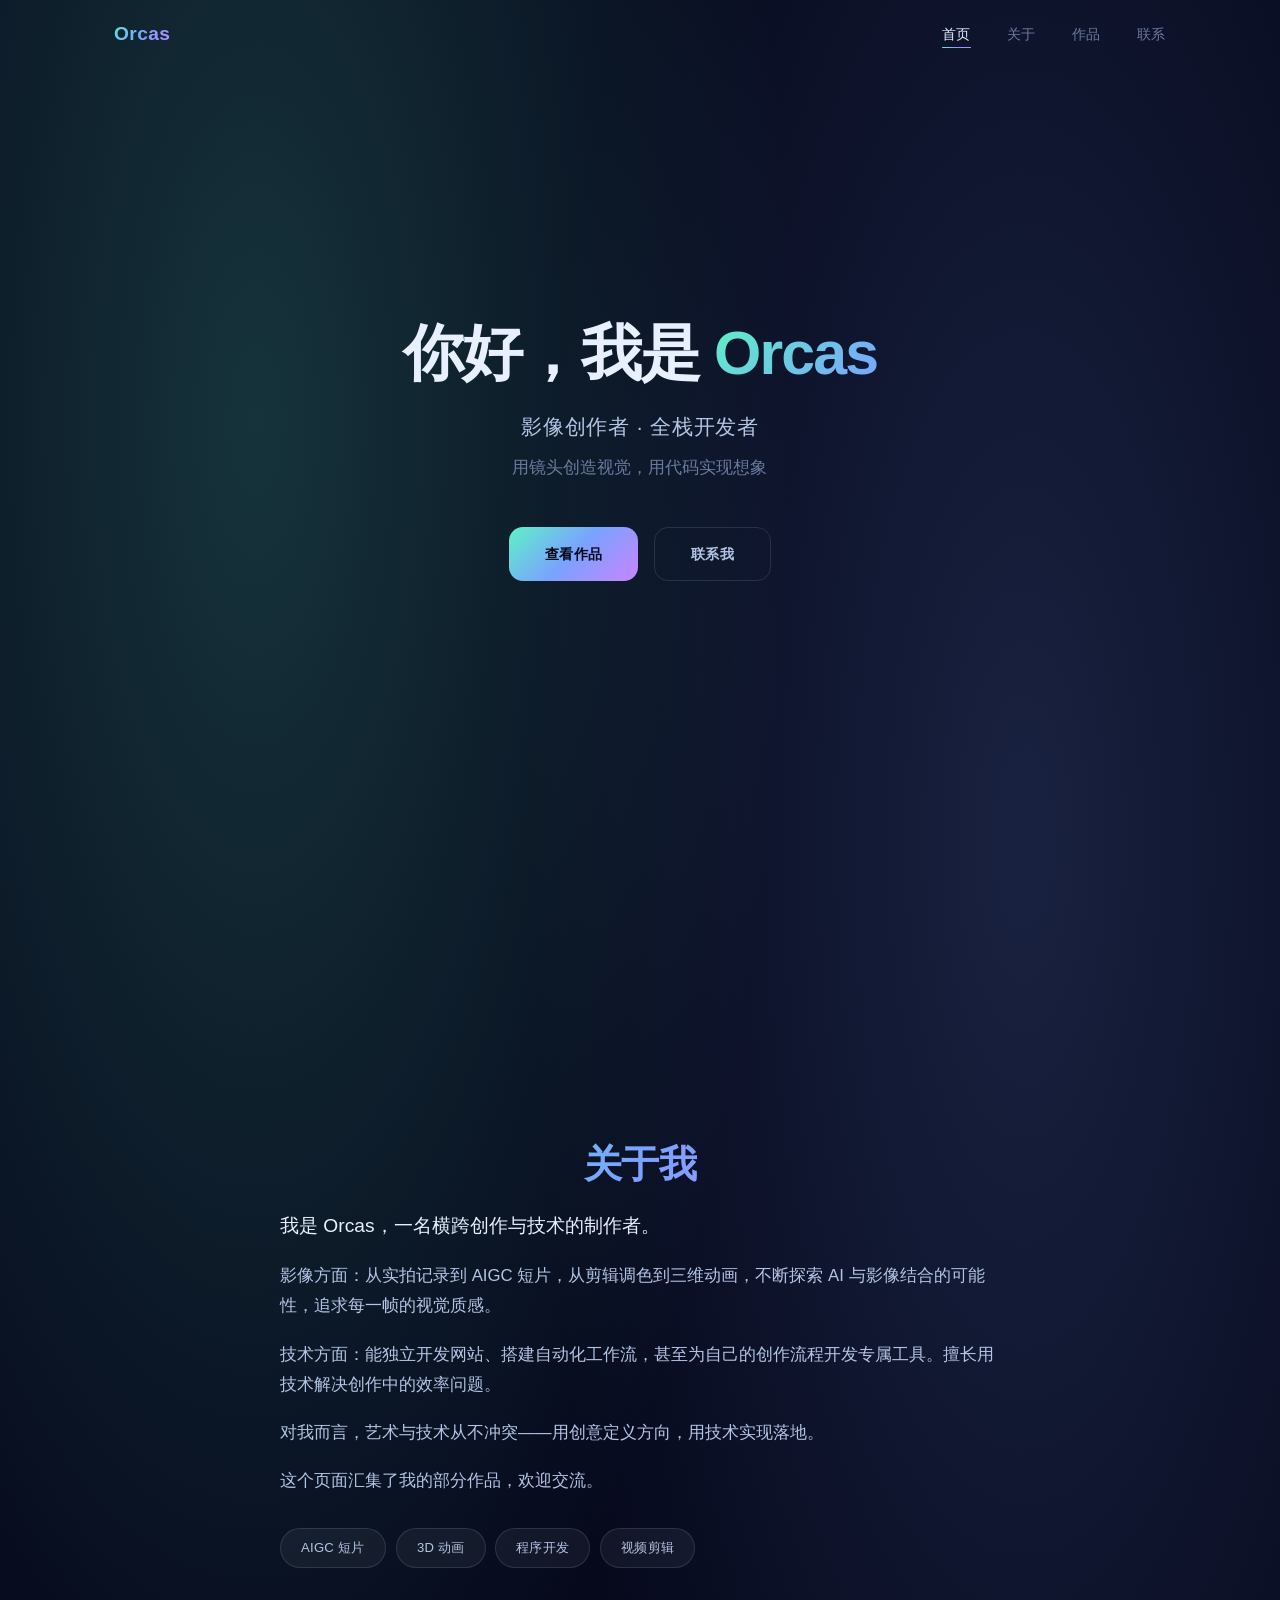
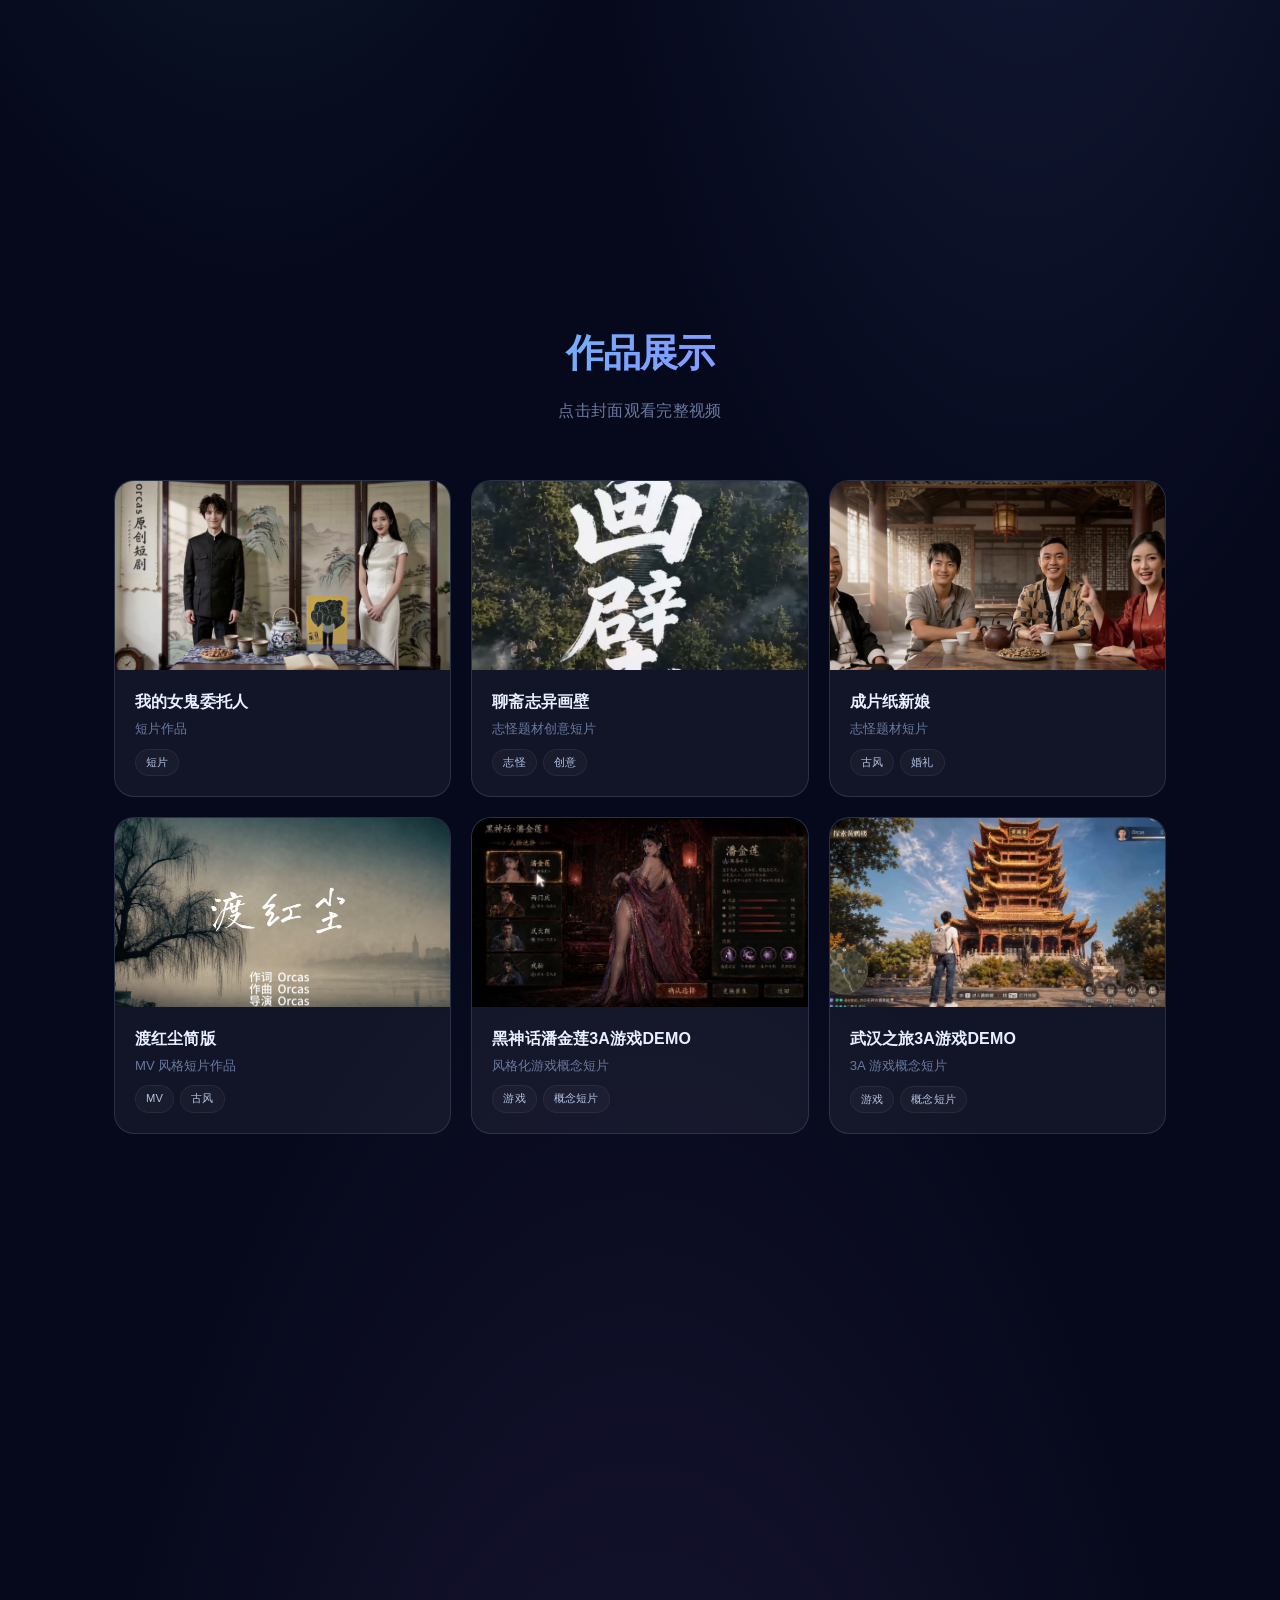
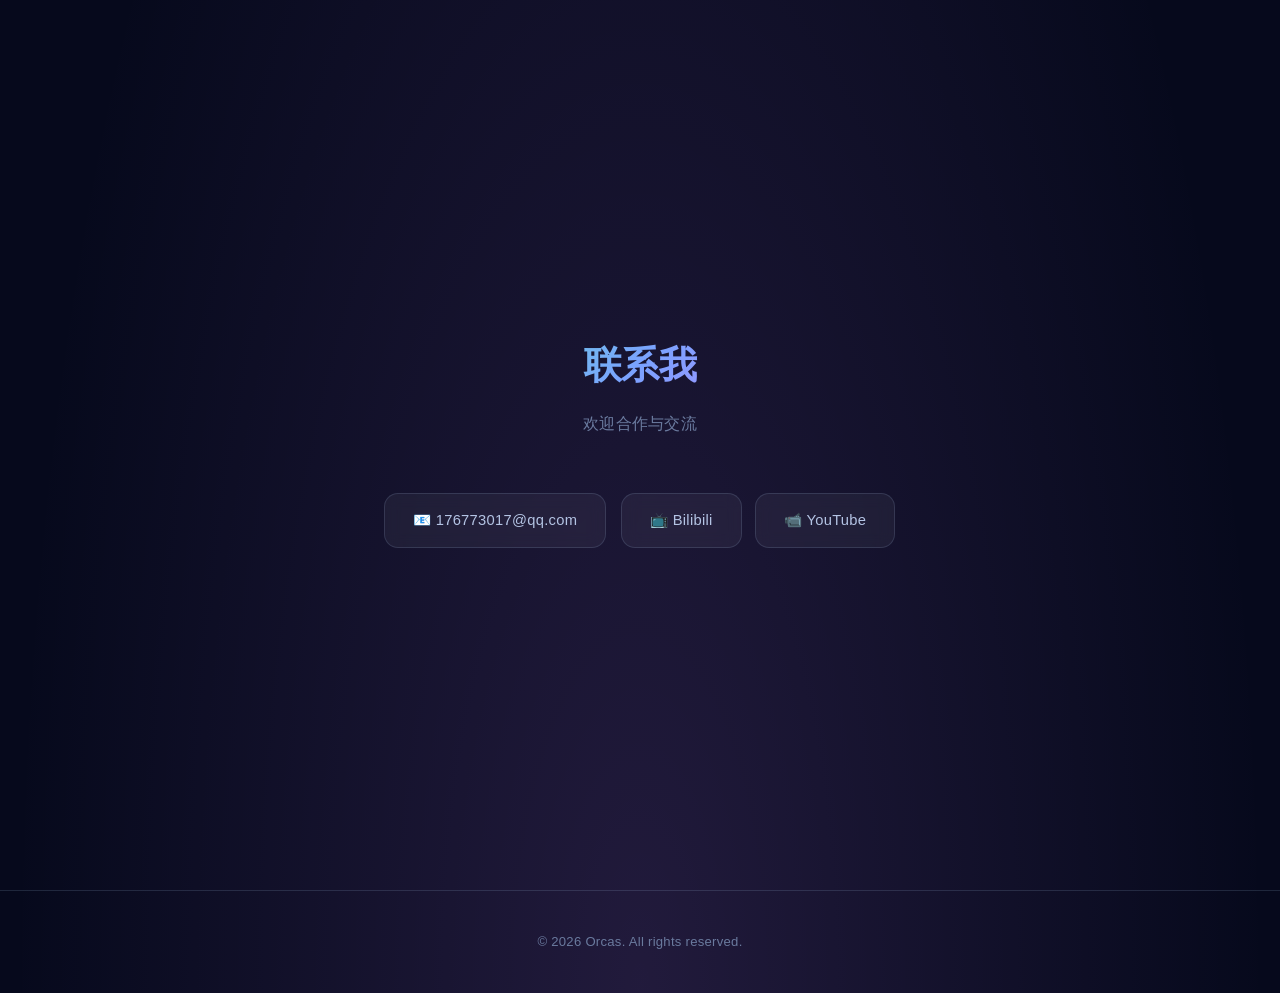
==== commit e2e965f6: "Update about section to include AIGC content" ====
--- a/index.html
+++ b/index.html
@@ -45,16 +45,16 @@
         <div class="about-content anim-fade-up" style="animation-delay:0.15s">
           <div class="about-text">
             <p>我是 Orcas，一名横跨创作与技术的制作者。</p>
-            <p>影像方面：从实拍记录到风格化短片，精通剪辑调色、视觉特效与三维动画，追求每一帧的视觉质感。</p>
+            <p>影像方面：从实拍记录到 AIGC 短片，从剪辑调色到三维动画，不断探索 AI 与影像结合的可能性，追求每一帧的视觉质感。</p>
             <p>技术方面：能独立开发网站、搭建自动化工作流，甚至为自己的创作流程开发专属工具。擅长用技术解决创作中的效率问题。</p>
             <p>对我而言，艺术与技术从不冲突——用创意定义方向，用技术实现落地。</p>
             <p>这个页面汇集了我的部分作品，欢迎交流。</p>
           </div>
           <div class="about-tags anim-stagger-list">
+            <span class="tag">AIGC 短片</span>
             <span class="tag">3D 动画</span>
             <span class="tag">程序开发</span>
             <span class="tag">视频剪辑</span>
-            <span class="tag">动态设计</span>
           </div>
         </div>
       </div>
@@ -107,7 +107,7 @@
   </footer>
 
   <script src="js/config.js"></script>
-  <script src="js/fx/_util.js"></script>
+  <script src="js/fx/util.js"></script>
   <script src="js/fx/gradient-blob.js"></script>
   <script src="js/fx/constellation.js"></script>
   <script src="js/main.js"></script>
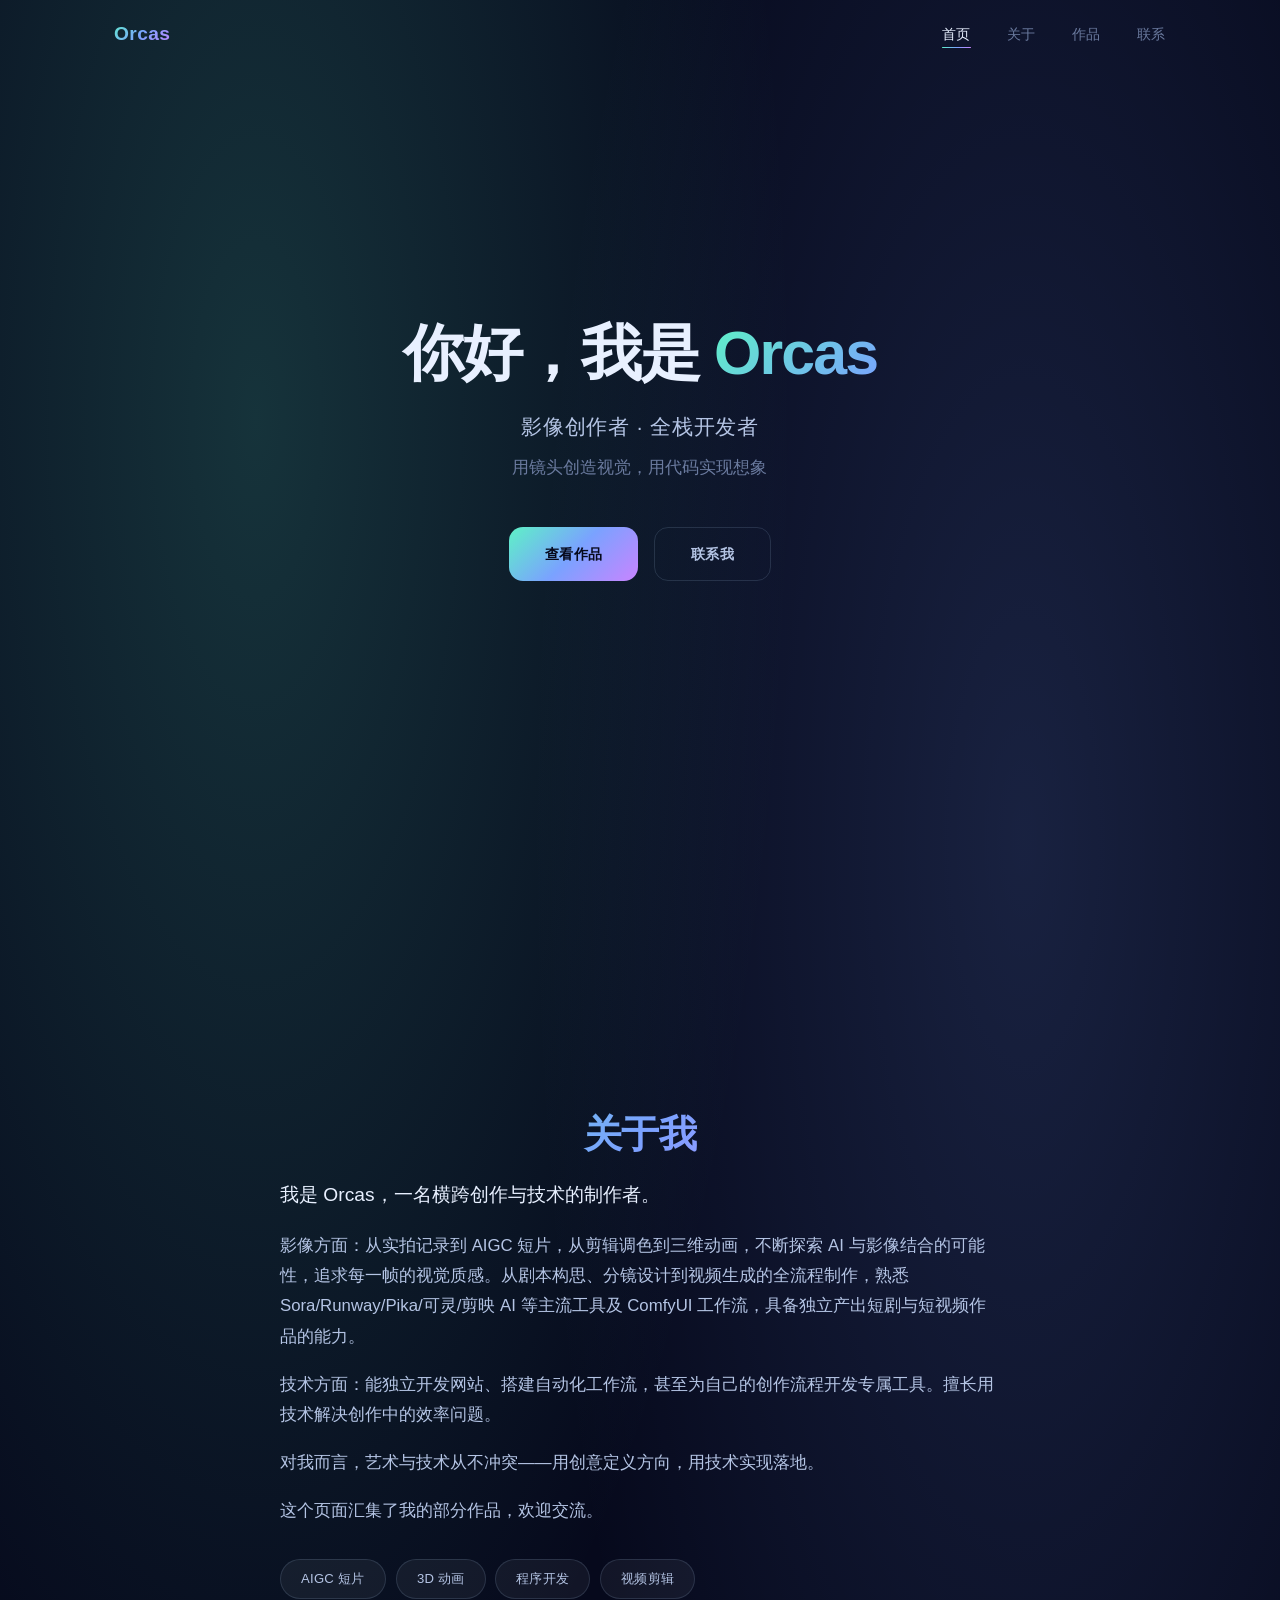
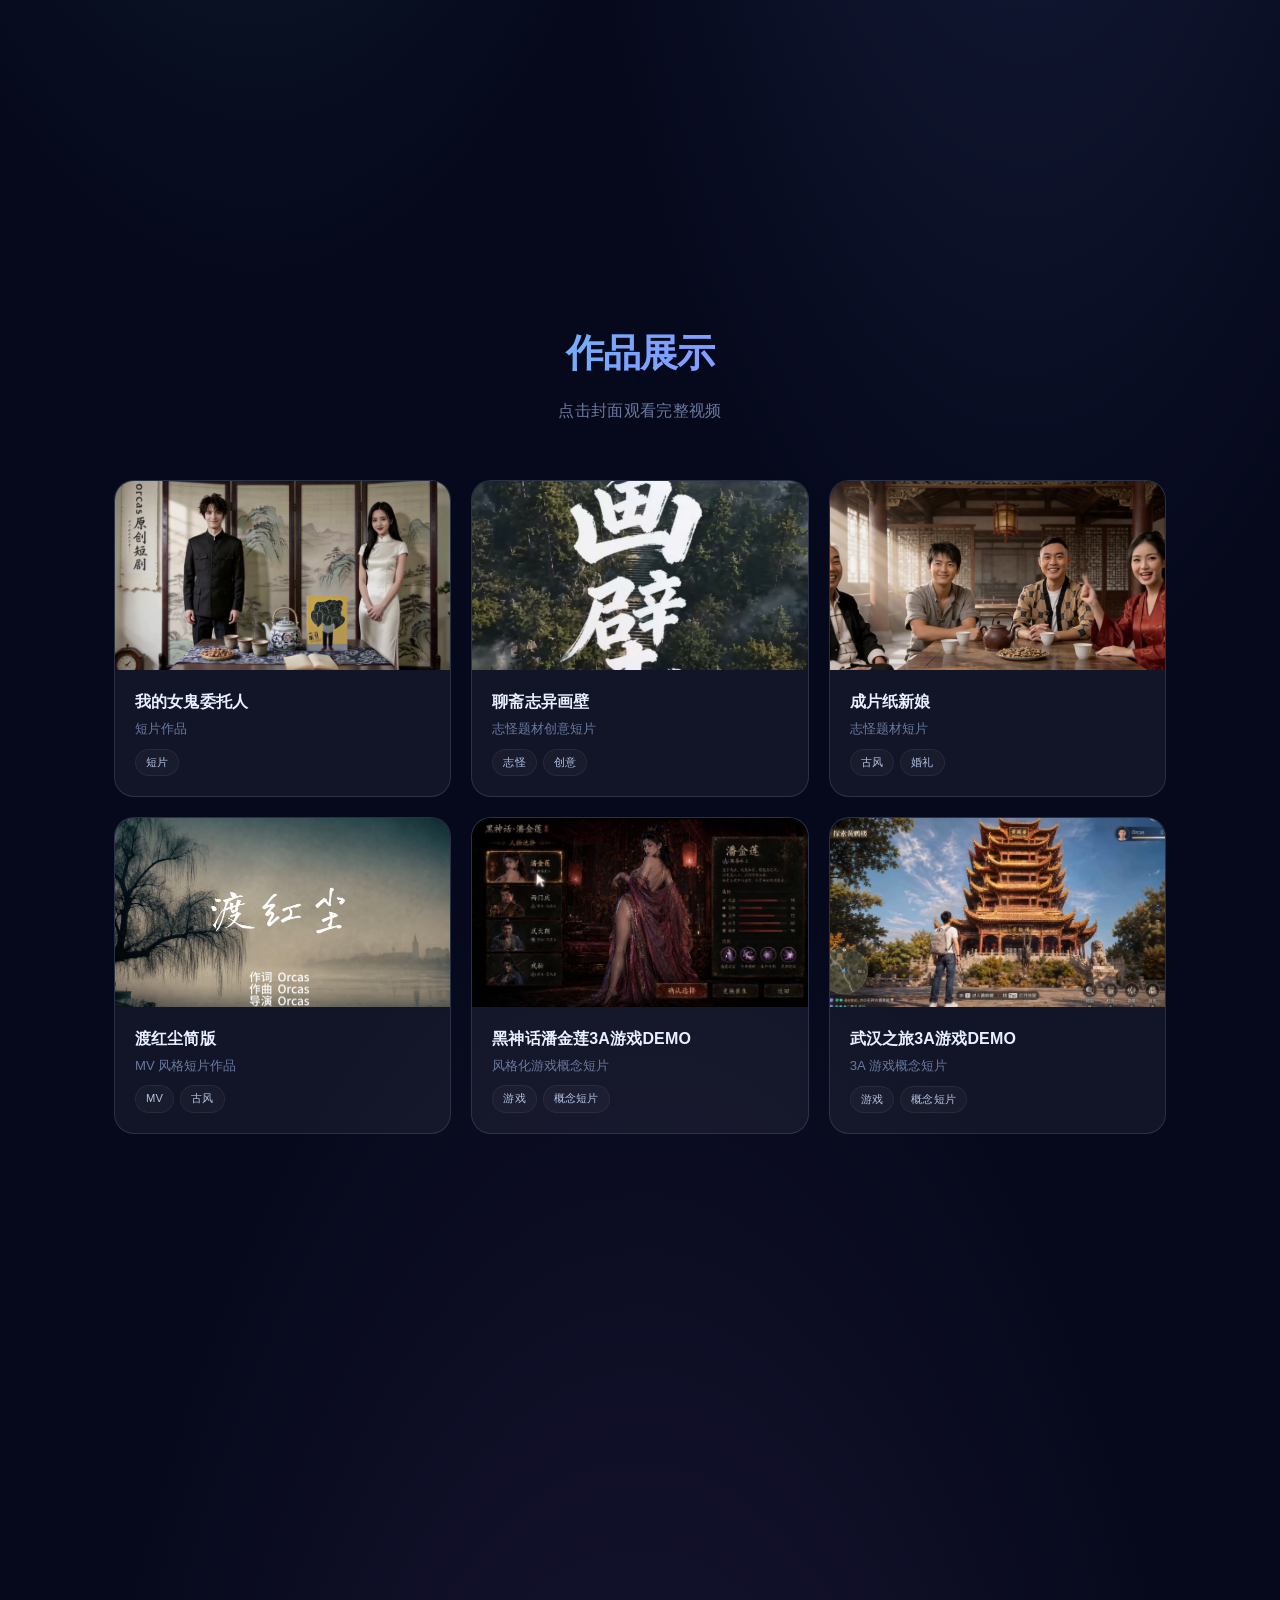
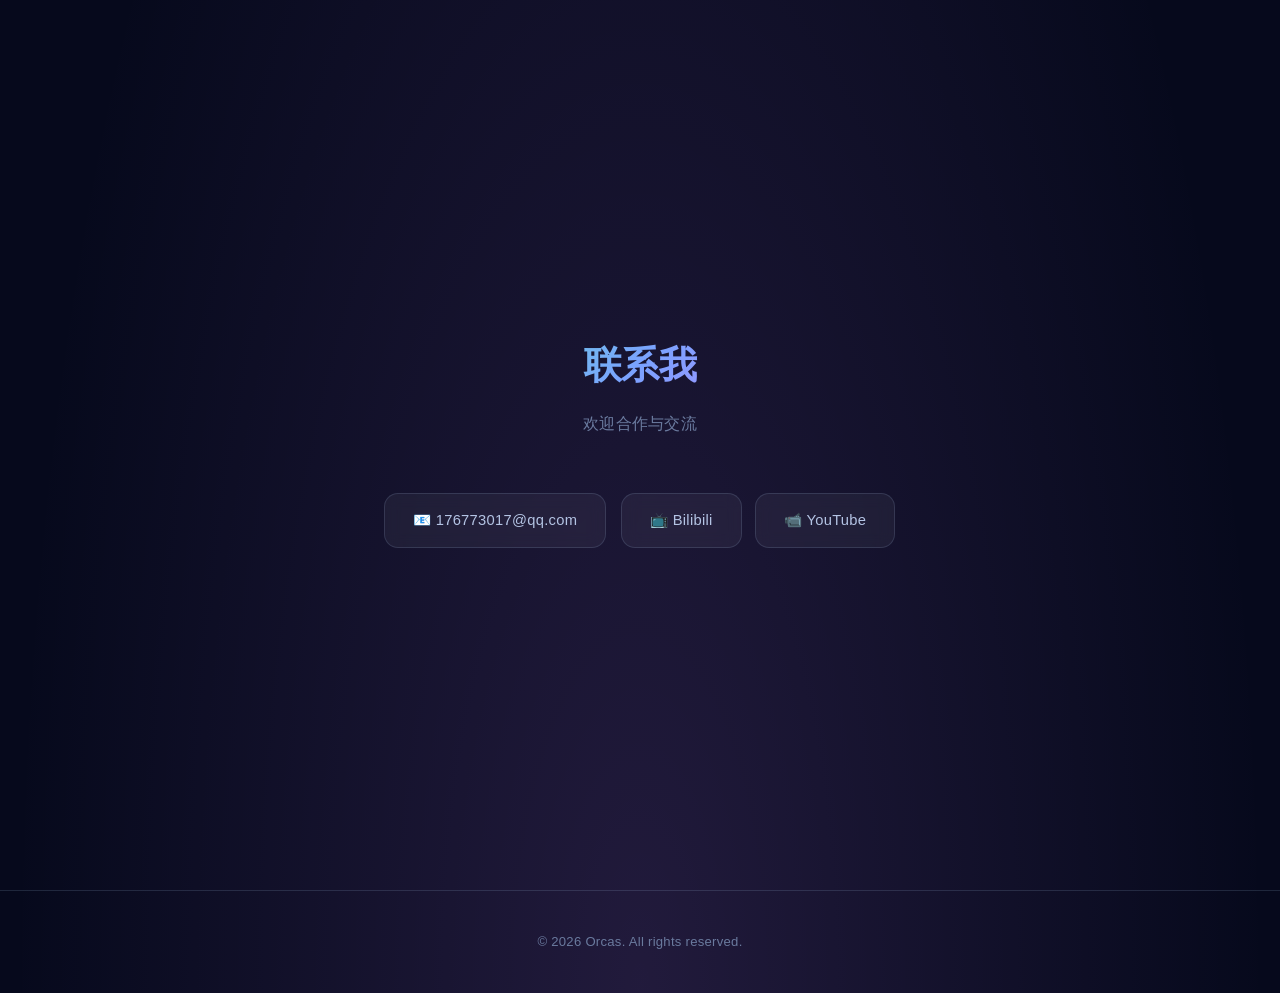
==== commit fa373ac3: "Expand about section with AIGC workflow details" ====
--- a/index.html
+++ b/index.html
@@ -45,7 +45,7 @@
         <div class="about-content anim-fade-up" style="animation-delay:0.15s">
           <div class="about-text">
             <p>我是 Orcas，一名横跨创作与技术的制作者。</p>
-            <p>影像方面：从实拍记录到 AIGC 短片，从剪辑调色到三维动画，不断探索 AI 与影像结合的可能性，追求每一帧的视觉质感。</p>
+            <p>影像方面：从实拍记录到 AIGC 短片，从剪辑调色到三维动画，不断探索 AI 与影像结合的可能性，追求每一帧的视觉质感。从剧本构思、分镜设计到视频生成的全流程制作，熟悉 Sora/Runway/Pika/可灵/剪映 AI 等主流工具及 ComfyUI 工作流，具备独立产出短剧与短视频作品的能力。</p>
             <p>技术方面：能独立开发网站、搭建自动化工作流，甚至为自己的创作流程开发专属工具。擅长用技术解决创作中的效率问题。</p>
             <p>对我而言，艺术与技术从不冲突——用创意定义方向，用技术实现落地。</p>
             <p>这个页面汇集了我的部分作品，欢迎交流。</p>
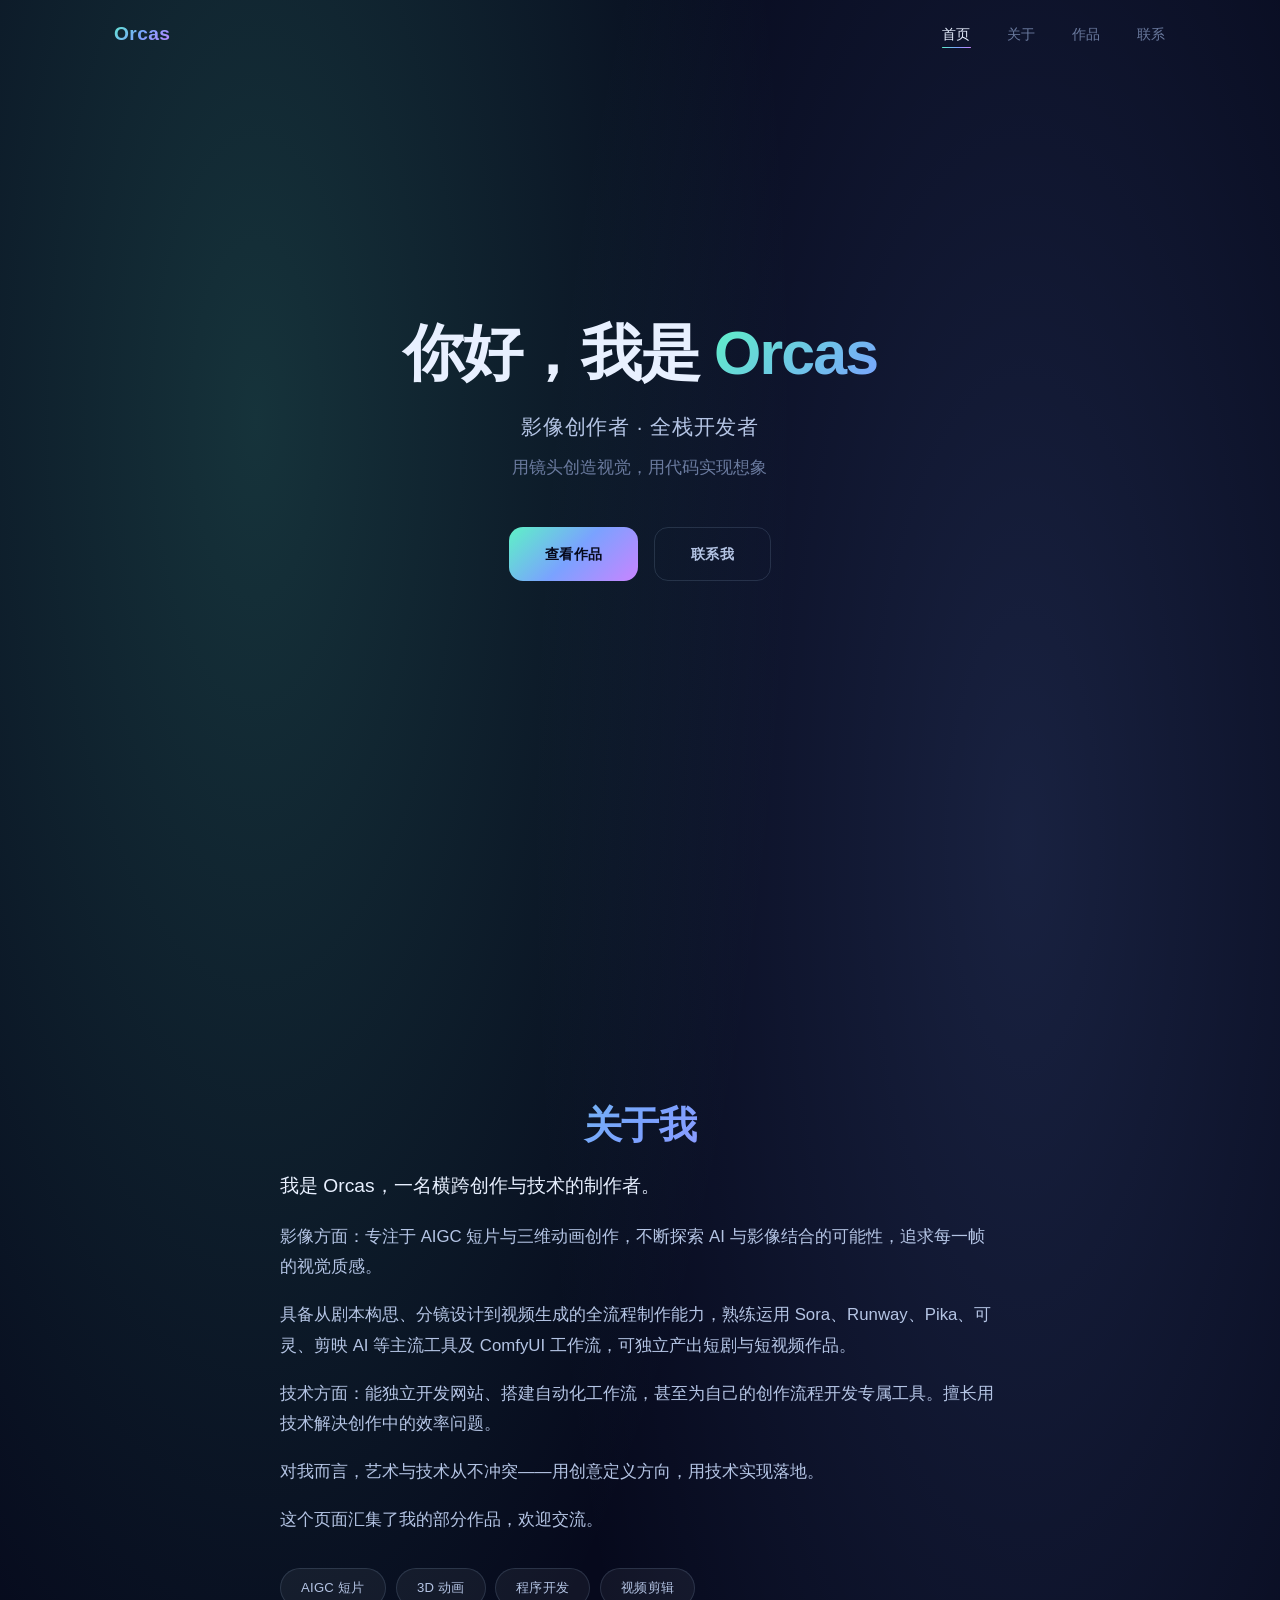
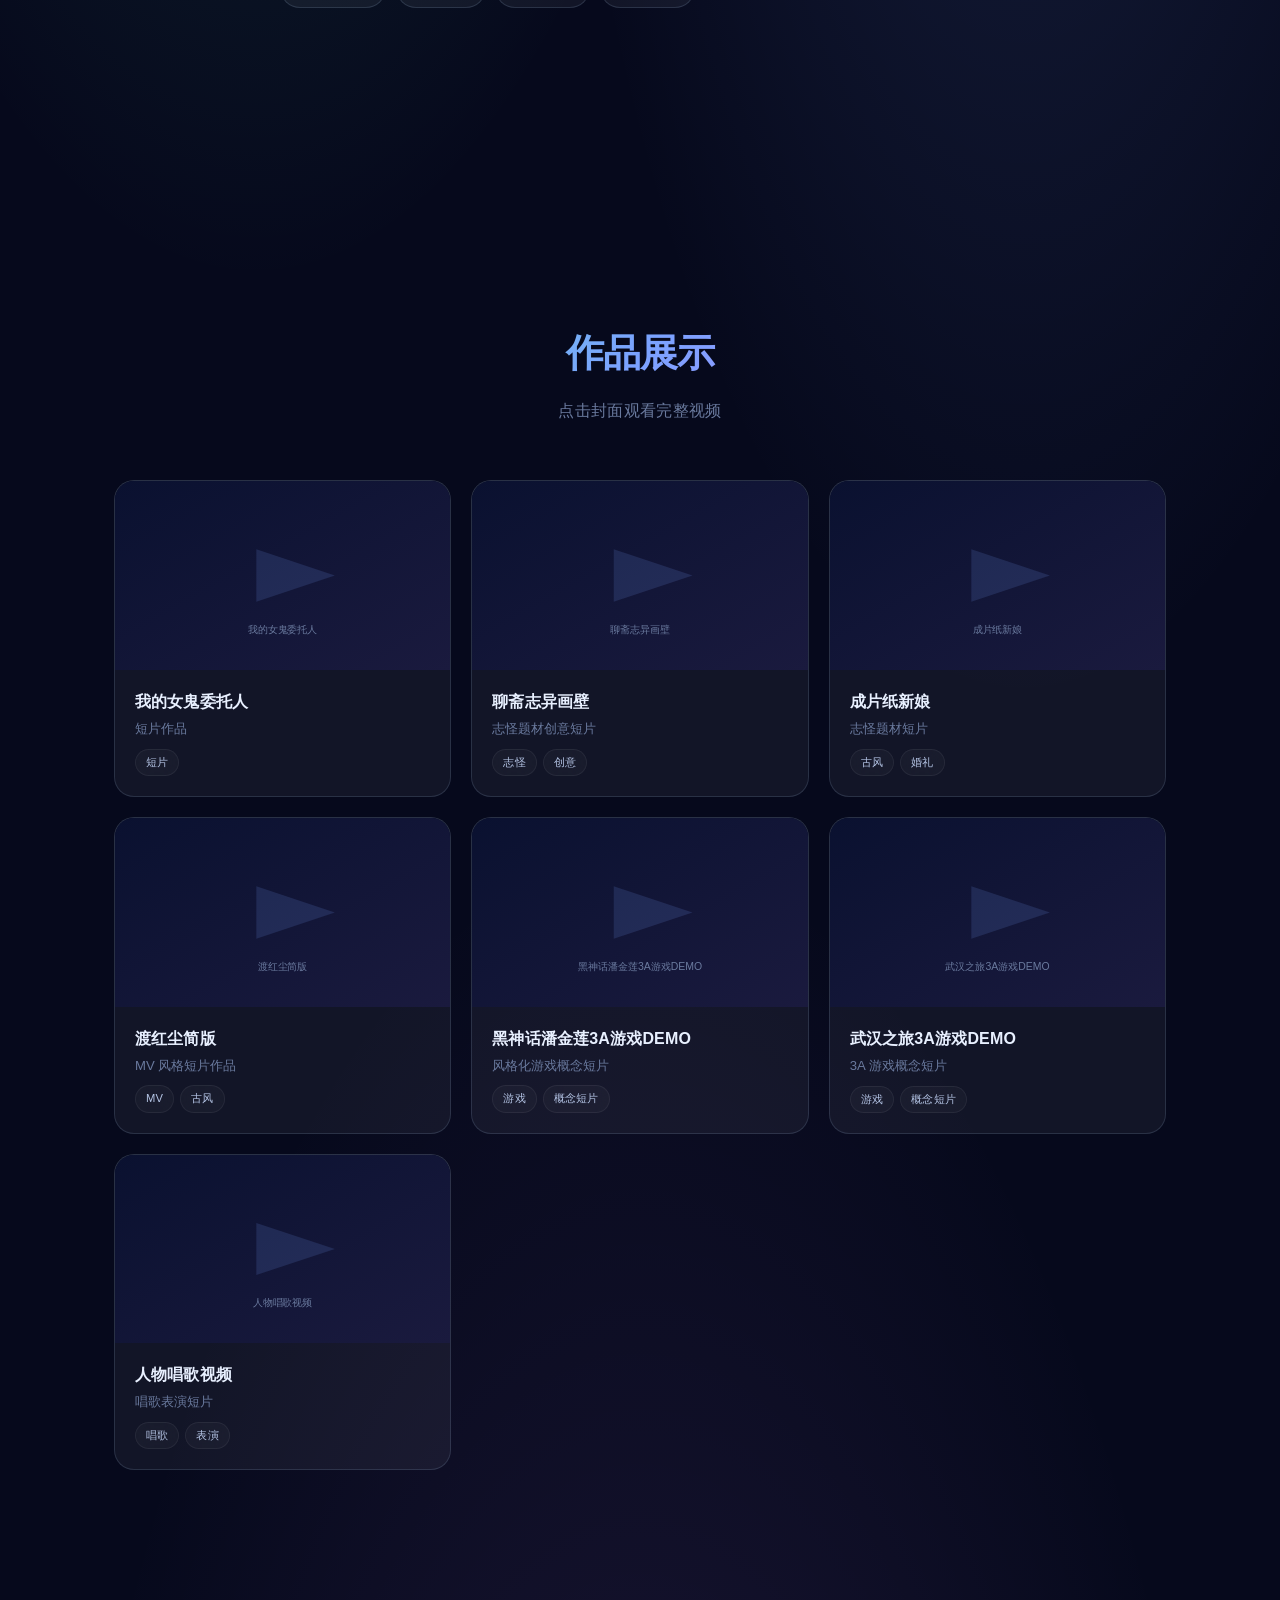
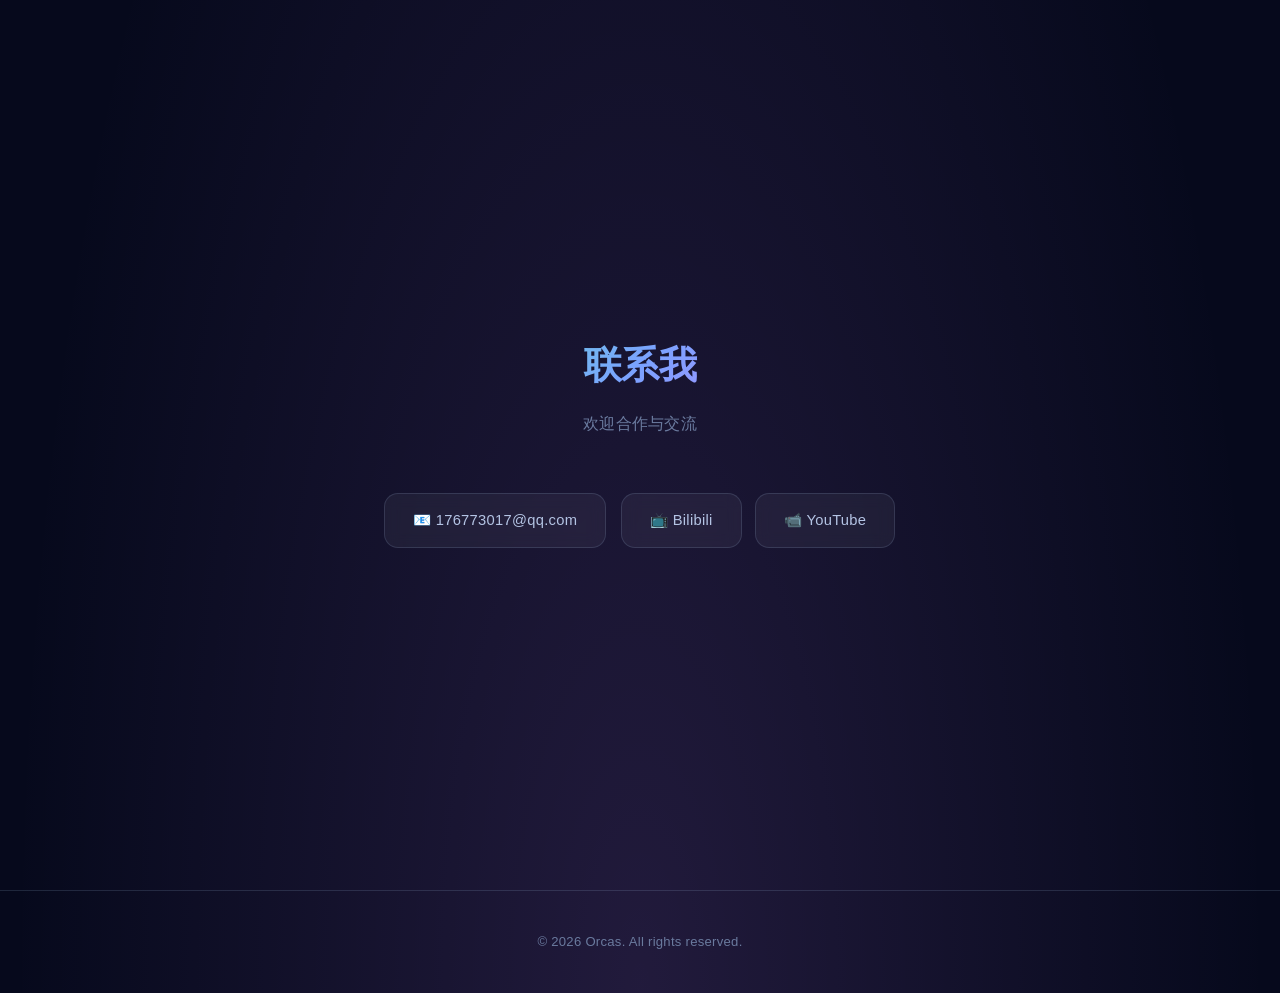
==== commit eaa58620: "Refine about section: remove real-shot, concise AIGC description" ====
--- a/index.html
+++ b/index.html
@@ -45,7 +45,8 @@
         <div class="about-content anim-fade-up" style="animation-delay:0.15s">
           <div class="about-text">
             <p>我是 Orcas，一名横跨创作与技术的制作者。</p>
-            <p>影像方面：从实拍记录到 AIGC 短片，从剪辑调色到三维动画，不断探索 AI 与影像结合的可能性，追求每一帧的视觉质感。从剧本构思、分镜设计到视频生成的全流程制作，熟悉 Sora/Runway/Pika/可灵/剪映 AI 等主流工具及 ComfyUI 工作流，具备独立产出短剧与短视频作品的能力。</p>
+            <p>影像方面：专注于 AIGC 短片与三维动画创作，不断探索 AI 与影像结合的可能性，追求每一帧的视觉质感。</p>
+            <p>具备从剧本构思、分镜设计到视频生成的全流程制作能力，熟练运用 Sora、Runway、Pika、可灵、剪映 AI 等主流工具及 ComfyUI 工作流，可独立产出短剧与短视频作品。</p>
             <p>技术方面：能独立开发网站、搭建自动化工作流，甚至为自己的创作流程开发专属工具。擅长用技术解决创作中的效率问题。</p>
             <p>对我而言，艺术与技术从不冲突——用创意定义方向，用技术实现落地。</p>
             <p>这个页面汇集了我的部分作品，欢迎交流。</p>
